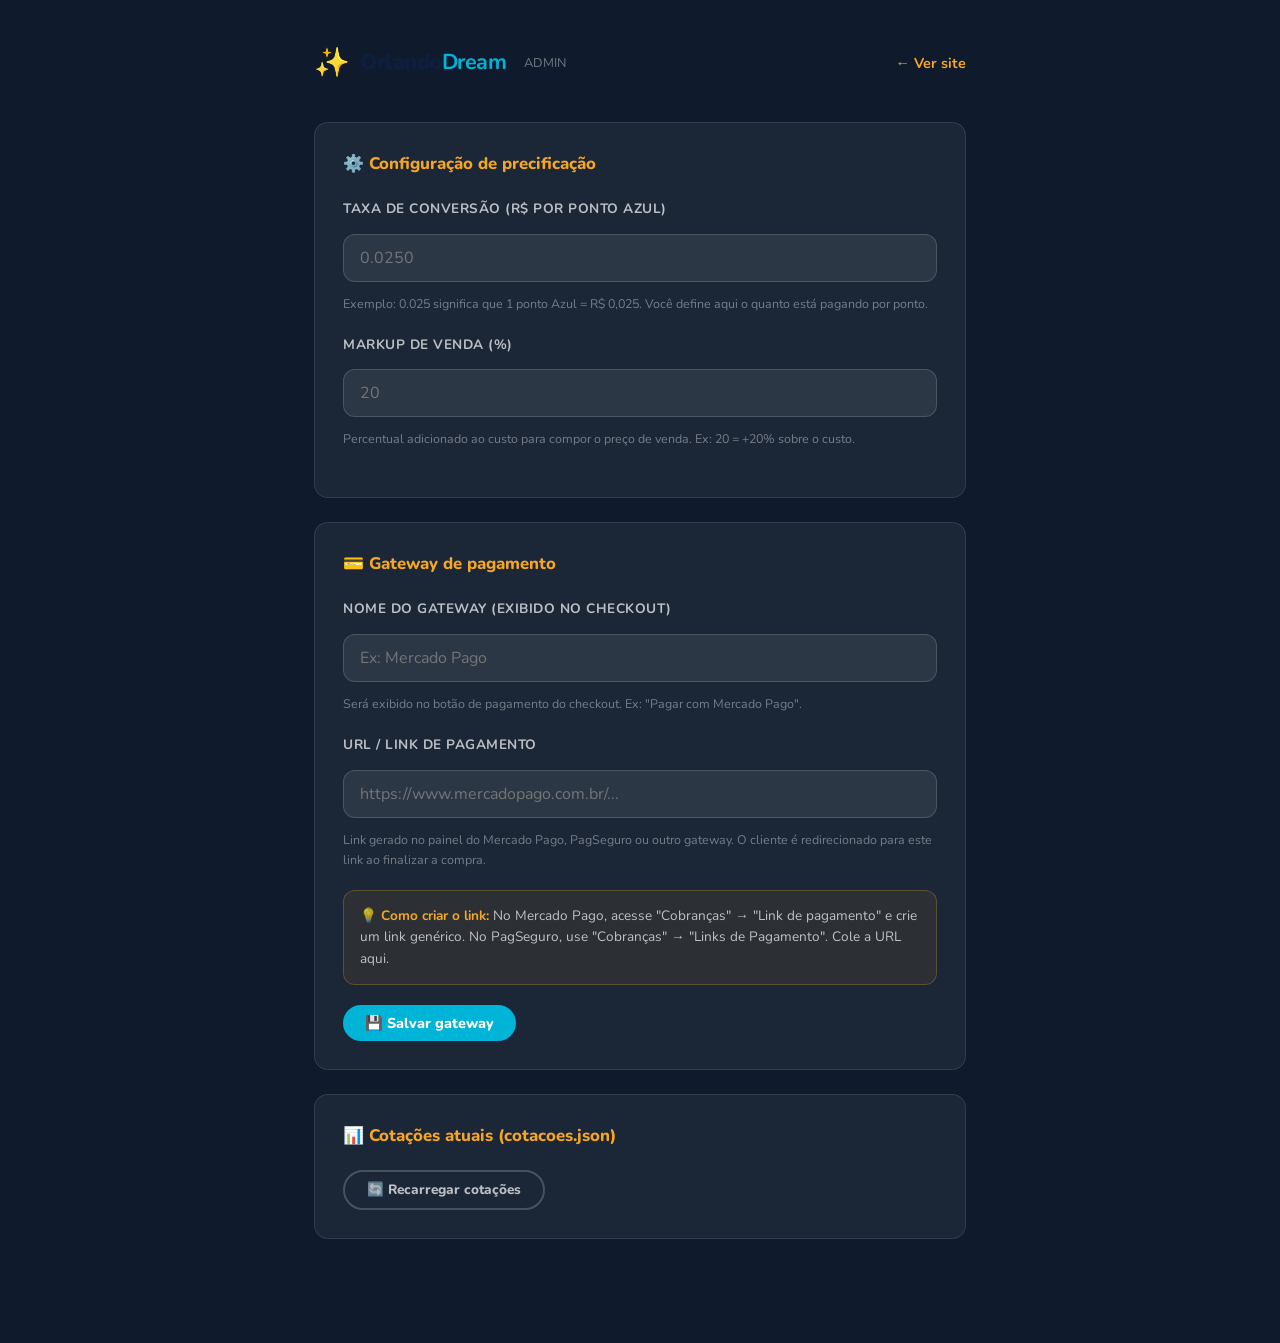
==== admin.html @ 918bdd47 "Publica site Orlando Dream Viagens" ====
<!DOCTYPE html>
<html lang="pt-BR">
<head>
  <meta charset="UTF-8" />
  <meta name="viewport" content="width=device-width, initial-scale=1.0" />
  <title>Admin — Orlando Dream</title>
  <link href="https://fonts.googleapis.com/css2?family=Nunito:wght@400;600;700;800;900&display=swap" rel="stylesheet" />
  <link rel="stylesheet" href="style.css" />
  <style>
    body { background: #0F1B2D; min-height: 100vh; }

    .admin-wrap {
      max-width: 700px;
      margin: 0 auto;
      padding: 40px 24px 80px;
    }
    .admin-header {
      display: flex;
      align-items: center;
      justify-content: space-between;
      margin-bottom: 36px;
    }
    .admin-header h1 { color: var(--white); font-size: 1.6rem; }
    .admin-header a  { color: var(--gold); font-size: .9rem; font-weight: 700; }

    .card-admin {
      background: rgba(255,255,255,.05);
      border: 1px solid rgba(255,255,255,.1);
      border-radius: var(--radius);
      padding: 28px;
      margin-bottom: 24px;
    }
    .card-admin h2 {
      color: var(--gold);
      font-size: 1.05rem;
      font-weight: 800;
      margin-bottom: 20px;
      display: flex;
      align-items: center;
      gap: 8px;
    }

    .form-group { margin-bottom: 20px; }
    .form-group label {
      display: block;
      color: rgba(255,255,255,.7);
      font-size: .85rem;
      font-weight: 700;
      margin-bottom: 8px;
      text-transform: uppercase;
      letter-spacing: .5px;
    }
    .form-group input[type="number"],
    .form-group input[type="text"] {
      width: 100%;
      padding: 12px 16px;
      background: rgba(255,255,255,.08);
      border: 1px solid rgba(255,255,255,.15);
      border-radius: 12px;
      color: var(--white);
      font-family: inherit;
      font-size: 1rem;
      outline: none;
      transition: border-color .2s;
    }
    .form-group input:focus { border-color: var(--gold); }
    .form-group .hint {
      color: rgba(255,255,255,.4);
      font-size: .78rem;
      margin-top: 6px;
    }

    .preview-box {
      background: rgba(245,166,35,.08);
      border: 1px solid rgba(245,166,35,.25);
      border-radius: 12px;
      padding: 16px 20px;
      margin: 20px 0;
      color: var(--gold-l);
      font-size: .95rem;
    }
    .preview-box strong { color: var(--gold); }

    .save-row {
      display: flex;
      align-items: center;
      gap: 16px;
    }
    .save-ok {
      color: #1DB954;
      font-weight: 700;
      font-size: .9rem;
      opacity: 0;
      transition: opacity .3s;
    }
    .save-ok.visible { opacity: 1; }

    /* Tabela de cotações */
    .cotacao-table {
      width: 100%;
      border-collapse: collapse;
      font-size: .9rem;
    }
    .cotacao-table th {
      color: rgba(255,255,255,.5);
      font-size: .75rem;
      text-transform: uppercase;
      letter-spacing: .5px;
      padding: 8px 12px;
      text-align: left;
      border-bottom: 1px solid rgba(255,255,255,.1);
    }
    .cotacao-table td {
      padding: 12px;
      color: var(--white);
      border-bottom: 1px solid rgba(255,255,255,.05);
    }
    .cotacao-table tr:last-child td { border-bottom: none; }
    .badge-disney    { background: rgba(30,58,95,.4); color: #7BB3F0; padding: 2px 10px; border-radius: 50px; font-size: .72rem; font-weight: 800; }
    .badge-universal { background: rgba(107,47,160,.4); color: #C59BE8; padding: 2px 10px; border-radius: 50px; font-size: .72rem; font-weight: 800; }
    .no-data { color: rgba(255,255,255,.3); font-style: italic; text-align: center; padding: 24px; }

    .last-update { color: rgba(255,255,255,.3); font-size: .8rem; margin-top: 12px; }
  </style>
</head>
<body>

  <div class="admin-wrap">
    <div class="admin-header">
      <div class="logo">
        <span class="logo-icon">✨</span>
        <span class="logo-text">Orlando<strong>Dream</strong></span>
        <span style="color:rgba(255,255,255,.4);font-size:.8rem;margin-left:8px;">ADMIN</span>
      </div>
      <a href="index.html">← Ver site</a>
    </div>

    <!-- ── Configuração de preços ── -->
    <div class="card-admin">
      <h2>⚙️ Configuração de precificação</h2>

      <div class="form-group">
        <label>Taxa de conversão (R$ por ponto Azul)</label>
        <input type="number" id="taxa" step="0.0001" min="0.001" placeholder="0.0250" />
        <p class="hint">Exemplo: 0.025 significa que 1 ponto Azul = R$ 0,025. Você define aqui o quanto está pagando por ponto.</p>
      </div>

      <div class="form-group">
        <label>Markup de venda (%)</label>
        <input type="number" id="markup" step="0.1" min="0" placeholder="20" />
        <p class="hint">Percentual adicionado ao custo para compor o preço de venda. Ex: 20 = +20% sobre o custo.</p>
      </div>
    </div>

    <!-- ── Gateway de pagamento ── -->
    <div class="card-admin">
      <h2>💳 Gateway de pagamento</h2>

      <div class="form-group">
        <label>Nome do gateway (exibido no checkout)</label>
        <input type="text" id="gateway_nome" placeholder="Ex: Mercado Pago" />
        <p class="hint">Será exibido no botão de pagamento do checkout. Ex: "Pagar com Mercado Pago".</p>
      </div>

      <div class="form-group">
        <label>URL / Link de pagamento</label>
        <input type="text" id="gateway_url" placeholder="https://www.mercadopago.com.br/..." />
        <p class="hint">Link gerado no painel do Mercado Pago, PagSeguro ou outro gateway. O cliente é redirecionado para este link ao finalizar a compra.</p>
      </div>

      <div style="background:rgba(245,166,35,.08);border:1px solid rgba(245,166,35,.25);border-radius:12px;padding:14px 16px;margin-bottom:20px;color:rgba(255,255,255,.7);font-size:.85rem;">
        💡 <strong style="color:var(--gold)">Como criar o link:</strong> No Mercado Pago, acesse "Cobranças" → "Link de pagamento" e crie um link genérico. No PagSeguro, use "Cobranças" → "Links de Pagamento". Cole a URL aqui.
      </div>

      <div class="save-row">
        <button class="btn btn-primary" onclick="salvarGateway()">💾 Salvar gateway</button>
        <span class="save-ok" id="save-ok-gw">✅ Salvo!</span>
      </div>
    </div>

    <!-- ── dummy div to close config ── -->
    <div class="card-admin" style="display:none">

      <div class="preview-box" id="preview-box">
        Preencha os campos acima para ver a prévia de preço.
      </div>

      <div class="save-row">
        <button class="btn btn-primary" onclick="salvarConfig()">💾 Salvar configuração</button>
        <span class="save-ok" id="save-ok">✅ Salvo com sucesso!</span>
      </div>
    </div>

    <!-- ── Cotações atuais ── -->
    <div class="card-admin">
      <h2>📊 Cotações atuais (cotacoes.json)</h2>
      <div id="tabela-cotacoes"></div>
      <p class="last-update" id="last-update"></p>
      <p style="margin-top:16px;">
        <button class="btn btn-ghost" style="border-color:rgba(255,255,255,.2);color:rgba(255,255,255,.7);font-size:.85rem;" onclick="carregarCotacoes()">🔄 Recarregar cotações</button>
      </p>
    </div>

  </div><!-- /admin-wrap -->

  <script src="precos.js"></script>
  <script>
    const CONFIG_KEY = 'od_config';

    const NOMES = {
      mk:           { nome: 'Magic Kingdom',                   parque: 'Disney' },
      hs:           { nome: 'Hollywood Studios',               parque: 'Disney' },
      epcot:        { nome: 'EPCOT',                           parque: 'Disney' },
      ak:           { nome: 'Animal Kingdom',                  parque: 'Disney' },
      disney_all:   { nome: 'Disney Park Hopper — 4 Parques', parque: 'Disney' },
      eu:           { nome: 'Epic Universe',                   parque: 'Universal' },
      ioa:          { nome: 'Islands of Adventure',            parque: 'Universal' },
      usf:          { nome: 'Studios Florida',                 parque: 'Universal' },
      universal_all:{ nome: 'Universal 3-Park',               parque: 'Universal' },
    };

    // ── Carrega config salva ──────────────────────────────────────────────────
    function carregarConfig() {
      const c = getConfig();
      document.getElementById('taxa').value   = c.taxa_reais_por_ponto;
      document.getElementById('markup').value = c.markup_percentual;
      document.getElementById('gateway_nome').value = c.gateway_nome || '';
      document.getElementById('gateway_url').value  = c.gateway_url  || '';
      atualizarPreview();
    }

    // ── Atualiza preview ──────────────────────────────────────────────────────
    function atualizarPreview() {
      const taxa   = parseFloat(document.getElementById('taxa').value)   || 0;
      const markup = parseFloat(document.getElementById('markup').value) || 0;
      const box = document.getElementById('preview-box');

      if (!taxa) { box.innerHTML = 'Preencha os campos acima para ver a prévia de preço.'; return; }

      const exemploPontos = 24500;
      const custo  = exemploPontos * taxa;
      const venda  = custo * (1 + markup / 100);
      box.innerHTML =
        `Exemplo: ingresso com <strong>${exemploPontos.toLocaleString('pt-BR')} pts</strong> ` +
        `→ custo R$ ${custo.toLocaleString('pt-BR', {minimumFractionDigits:2})} ` +
        `→ <strong>preço de venda: R$ ${venda.toLocaleString('pt-BR', {minimumFractionDigits:2})}</strong> (markup ${markup}%)`;
    }

    // ── Salva config de preços ────────────────────────────────────────────────
    function salvarConfig() {
      const taxa   = parseFloat(document.getElementById('taxa').value);
      const markup = parseFloat(document.getElementById('markup').value);
      if (isNaN(taxa) || taxa <= 0) { alert('Informe uma taxa de conversão válida.'); return; }
      const current = getConfig();
      localStorage.setItem(CONFIG_KEY, JSON.stringify({
        ...current,
        taxa_reais_por_ponto: taxa,
        markup_percentual: markup || 0,
      }));
      const ok = document.getElementById('save-ok');
      ok.classList.add('visible');
      setTimeout(() => ok.classList.remove('visible'), 3000);
    }

    // ── Salva gateway ─────────────────────────────────────────────────────────
    function salvarGateway() {
      const nome = document.getElementById('gateway_nome').value.trim();
      const url  = document.getElementById('gateway_url').value.trim();
      const current = getConfig();
      localStorage.setItem(CONFIG_KEY, JSON.stringify({
        ...current,
        gateway_nome: nome || 'Mercado Pago',
        gateway_url:  url,
      }));
      const ok = document.getElementById('save-ok-gw');
      ok.classList.add('visible');
      setTimeout(() => ok.classList.remove('visible'), 3000);
    }

    // ── Carrega tabela de cotações ────────────────────────────────────────────
    async function carregarCotacoes() {
      const el = document.getElementById('tabela-cotacoes');
      const upd = document.getElementById('last-update');
      try {
        const resp = await fetch('https://raw.githubusercontent.com/btoigo-sketch/orlando-dream-cotacoes/main/cotacoes.json?t=' + Date.now());
        if (!resp.ok) throw new Error('não encontrado');
        const data = await resp.json();

        const config = getConfig();
        let html = '<table class="cotacao-table"><thead><tr><th>Parque</th><th>Ingresso</th><th>Pontos Azul</th><th>Preço de venda</th></tr></thead><tbody>';
        for (const [chave, info] of Object.entries(data)) {
          const meta = NOMES[chave] || { nome: chave, parque: '—' };
          const badge = meta.parque === 'Disney'
            ? `<span class="badge-disney">Disney</span>`
            : `<span class="badge-universal">Universal</span>`;
          const pts   = parseInt(info.pontos, 10) || 0;
          const preco = pts ? calcularPreco(pts, config).toLocaleString('pt-BR', {style:'currency',currency:'BRL'}) : '—';
          const ptsStr = pts ? pts.toLocaleString('pt-BR') : '—';
          html += `<tr><td>${badge}</td><td>${meta.nome}</td><td>${ptsStr}</td><td><strong>${preco}</strong></td></tr>`;
        }
        html += '</tbody></table>';
        el.innerHTML = html;
        upd.textContent = data._atualizado ? 'Última atualização: ' + data._atualizado : '';
      } catch {
        el.innerHTML = '<p class="no-data">Nenhuma cotação encontrada. Execute o agente de busca para gerar cotacoes.json.</p>';
        upd.textContent = '';
      }
    }

    // ── Eventos ───────────────────────────────────────────────────────────────
    document.getElementById('taxa').addEventListener('input', atualizarPreview);
    document.getElementById('markup').addEventListener('input', atualizarPreview);

    carregarConfig();
    carregarCotacoes();
  </script>
</body>
</html>
---- style.css ----
/* ============================================
   Orlando Dream — Stylesheet v2
   Inspirado em VPD Travel + Tio Orlando
   ============================================ */

*, *::before, *::after { box-sizing: border-box; margin: 0; padding: 0; }

:root {
  --navy:     #0D1F3C;
  --navy-l:   #1A3A6B;
  --cyan:     #00B4D8;
  --cyan-l:   #48CAE4;
  --cyan-d:   #0096B7;
  --gold:     #F5A623;
  --gold-l:   #FFD166;
  --green:    #06D6A0;
  --green-d:  #05A87E;
  --purple:   #7B2FBE;
  --purple-l: #9D4EDD;
  --red:      #EF233C;
  --white:    #FFFFFF;
  --bg:       #F4F7FB;
  --text:     #0D1F3C;
  --muted:    #6B7280;
  --border:   #E5E7EB;
  --radius:   14px;
  --radius-sm:8px;
  --shadow:   0 2px 16px rgba(13,31,60,.08);
  --shadow-lg:0 8px 40px rgba(13,31,60,.16);
}

body { font-family: 'Nunito', sans-serif; background: var(--bg); color: var(--text); line-height: 1.6; }
a { text-decoration: none; color: inherit; }
img { display: block; }

.container { max-width: 1200px; margin: 0 auto; padding: 0 20px; }

/* ===== UTILITY BAR ===== */
.util-bar {
  background: var(--navy);
  padding: 8px 0;
  font-size: .8rem;
}
.util-bar-inner {
  display: flex; align-items: center; justify-content: space-between; gap: 16px;
}
.util-bar a, .util-bar span { color: rgba(255,255,255,.7); font-weight: 600; }
.util-bar a:hover { color: var(--cyan); }
.util-left, .util-right { display: flex; align-items: center; gap: 20px; }
.util-whatsapp { color: var(--green) !important; display: flex; align-items: center; gap: 5px; }

/* ===== HEADER ===== */
.header {
  background: var(--white);
  border-bottom: 3px solid var(--cyan);
  position: sticky; top: 0; z-index: 100;
  box-shadow: 0 2px 12px rgba(0,0,0,.08);
}
.header-inner {
  display: flex; align-items: center; gap: 24px;
  padding: 14px 0;
}
.logo { display: flex; align-items: center; gap: 10px; flex-shrink: 0; }
.logo-icon { font-size: 1.8rem; }
.logo-text { font-size: 1.35rem; font-weight: 900; color: var(--navy); letter-spacing: -.5px; line-height: 1; }
.logo-text strong { color: var(--cyan); }
.logo-sub { font-size: .65rem; color: var(--muted); font-weight: 700; text-transform: uppercase; letter-spacing: .5px; }

.header-right { display: flex; align-items: center; gap: 12px; margin-left: auto; }

/* (cart-btn e cart-badge removidos — fluxo é agora por cotação) */

/* ===== CAL OVERLAY (reutilizado pelo modal de calendário) ===== */
/* (cart-overlay removido — agora só existe cal-overlay) */

/* ===== BUTTONS ===== */
.btn {
  display: inline-flex; align-items: center; justify-content: center; gap: 8px;
  padding: 11px 22px; border-radius: 50px;
  font-family: inherit; font-weight: 800; font-size: .9rem;
  cursor: pointer; border: none; transition: all .2s; line-height: 1;
}
.btn-primary   { background: var(--cyan); color: var(--white); }
.btn-primary:hover { background: var(--cyan-d); transform: translateY(-2px); box-shadow: 0 6px 20px rgba(0,180,216,.35); }
.btn-gold      { background: var(--gold); color: var(--navy); }
.btn-gold:hover { background: var(--gold-l); transform: translateY(-2px); box-shadow: 0 6px 20px rgba(245,166,35,.4); }
.btn-disney    { background: var(--navy); color: var(--white); }
.btn-disney:hover { background: var(--navy-l); transform: translateY(-2px); }
.btn-universal { background: var(--purple); color: var(--white); }
.btn-universal:hover { background: var(--purple-l); transform: translateY(-2px); }
.btn-ghost     { background: transparent; color: var(--white); border: 2px solid rgba(255,255,255,.5); }
.btn-ghost:hover { background: rgba(255,255,255,.12); }
.btn-ghost-dark { background: transparent; color: var(--muted); border: 1.5px solid var(--border); }
.btn-ghost-dark:hover { border-color: var(--cyan); color: var(--cyan); }
.btn-green     { background: var(--green); color: var(--white); }
.btn-green:hover { background: var(--green-d); transform: translateY(-2px); box-shadow: 0 6px 20px rgba(6,214,160,.4); }
.btn-lg   { padding: 14px 32px; font-size: 1rem; }
.btn-sm   { padding: 8px 16px; font-size: .82rem; }
.btn-block { width: 100%; }

/* ===== HERO ===== */
.hero {
  position: relative; min-height: 580px;
  display: flex; align-items: center;
  overflow: hidden;
  background: linear-gradient(135deg, #050E1C 0%, #0D1F3C 35%, #1A3A6B 65%, #2C1654 100%);
}
/* Padrão de pontos no hero */
.hero::before {
  content: ''; position: absolute; inset: 0;
  background-image: radial-gradient(circle, rgba(255,255,255,.04) 1px, transparent 1px);
  background-size: 32px 32px;
  pointer-events: none;
}
/* Brilhos decorativos */
.hero::after {
  content: ''; position: absolute; inset: 0;
  background:
    radial-gradient(ellipse 60% 50% at 85% 40%, rgba(0,180,216,.18) 0%, transparent 60%),
    radial-gradient(ellipse 40% 60% at 15% 70%, rgba(107,47,160,.2) 0%, transparent 55%),
    radial-gradient(ellipse 30% 40% at 60% 90%, rgba(245,166,35,.1) 0%, transparent 50%);
  pointer-events: none;
}
.hero-img-wrap { display: none; }  /* oculta img quando não disponível */
.hero-img { display: none; }
.hero-img-overlay { display: none; }
.hero-content {
  position: relative; z-index: 1;
  padding: 80px 0; max-width: 620px;
}
.hero-tag {
  display: inline-flex; align-items: center; gap: 6px;
  background: var(--cyan); color: var(--white);
  border-radius: 50px; padding: 6px 16px;
  font-size: .78rem; font-weight: 900; text-transform: uppercase; letter-spacing: 1px;
  margin-bottom: 20px;
}
.hero h1 {
  font-size: clamp(2rem, 4.5vw, 3rem); font-weight: 900;
  color: var(--white); line-height: 1.12; margin-bottom: 16px;
}
.hero h1 span { color: var(--gold); }
.hero p { color: rgba(255,255,255,.82); font-size: 1.05rem; margin-bottom: 28px; max-width: 480px; }
.hero-actions { display: flex; gap: 12px; flex-wrap: wrap; margin-bottom: 36px; }
.hero-stats { display: flex; align-items: center; gap: 24px; }
.stat { display: flex; flex-direction: column; }
.stat-num { font-size: 1.5rem; font-weight: 900; color: var(--gold); line-height: 1; }
.stat-label { font-size: .72rem; color: rgba(255,255,255,.6); text-transform: uppercase; letter-spacing: .6px; }
.stat-divider { width: 1px; height: 32px; background: rgba(255,255,255,.2); }

/* ===== TRUST BAR ===== */
.trust-bar {
  background: var(--white);
  border-bottom: 1px solid var(--border);
  padding: 20px 0;
  box-shadow: 0 4px 12px rgba(0,0,0,.06);
}
.trust-items {
  display: flex; align-items: center; justify-content: center;
  gap: 40px; flex-wrap: wrap;
}
.trust-item {
  display: flex; align-items: center; gap: 10px;
  font-size: .88rem; font-weight: 700; color: var(--navy);
}
.trust-icon {
  width: 42px; height: 42px; border-radius: 50%;
  background: rgba(0,180,216,.1);
  display: flex; align-items: center; justify-content: center;
  font-size: 1.2rem; flex-shrink: 0;
}

/* ===== SECTION ===== */
.section { padding: 64px 0; }
.section-white  { background: var(--white); }
.section-light  { background: var(--bg); }
.section-navy   { background: var(--navy); }
.section-teal   { background: linear-gradient(135deg, #0D3B55, #005F73); }

.section-header { margin-bottom: 36px; }
.section-header.center { text-align: center; }
.section-tag {
  display: inline-block;
  font-size: .72rem; font-weight: 900; text-transform: uppercase; letter-spacing: 1px;
  padding: 4px 14px; border-radius: 50px; margin-bottom: 10px;
}
.section-tag-cyan   { background: rgba(0,180,216,.12); color: var(--cyan-d); }
.section-tag-gold   { background: rgba(245,166,35,.15); color: #B87A0A; }
.section-tag-white  { background: rgba(255,255,255,.15); color: rgba(255,255,255,.9); }
.section-tag-purple { background: rgba(157,78,221,.25); color: #ce93d8; }
.section-header h2 {
  font-size: clamp(1.6rem, 3vw, 2.2rem); font-weight: 900; line-height: 1.15;
  margin-bottom: 8px;
}
.section-header.light h2,
.section-header.light p { color: var(--white); }
.section-header p { color: var(--muted); font-size: .98rem; }
.section-header .see-all { font-size: .85rem; font-weight: 700; color: var(--cyan-d); margin-left: 12px; }

/* ===== DESTAQUE STRIP ===== */
.destaque-strip {
  display: grid;
  grid-template-columns: 2fr 1fr 1fr;
  grid-template-rows: 280px;
  gap: 12px;
}
.dest-card {
  position: relative; overflow: hidden; border-radius: var(--radius);
  cursor: pointer; display: flex; align-items: center; justify-content: center;
}
/* Fotos panorâmicas nos cards de destaque */
.dest-card-disney-hopper {
  background:
    linear-gradient(135deg, rgba(13,31,60,.55) 0%, rgba(74,27,138,.50) 100%),
    url('img/magic_kingdom.png') center/cover no-repeat;
}
.dest-card-universal-all {
  background:
    linear-gradient(135deg, rgba(26,0,48,.45) 0%, rgba(74,0,144,.45) 100%),
    url('img/epic_universe.png') center/cover no-repeat;
}
.dest-card-eu {
  background:
    linear-gradient(135deg, rgba(5,0,30,.45) 0%, rgba(45,0,128,.45) 100%),
    url('img/island_of_adventure.png') center/cover no-repeat;
}
/* Ícone dos destaques — oculto quando há foto de fundo */
.dest-icon { display: none; }
/* Overlay sutil para garantir leitura do texto sobre a foto */
.dest-card::before {
  content: ''; position: absolute; inset: 0;
  background: rgba(0,0,0,.08);
  z-index: 0;
}
.dest-card::after { content: none; }
.dest-card img { display: none; } /* imagens externas desabilitadas */
.dest-overlay {
  position: absolute; inset: 0;
  background: linear-gradient(to top, rgba(0,0,0,.75) 0%, transparent 60%);
}
.dest-info {
  position: absolute; bottom: 0; left: 0; right: 0;
  padding: 20px;
}
.dest-badge {
  display: inline-block; font-size: .7rem; font-weight: 900; text-transform: uppercase;
  letter-spacing: .8px; padding: 3px 10px; border-radius: 50px; margin-bottom: 8px;
}
.badge-disney    { background: var(--cyan); color: var(--white); }
.badge-universal { background: var(--purple); color: var(--white); }
.badge-combo     { background: var(--gold); color: var(--navy); }
.dest-info h3 { color: var(--white); font-weight: 900; font-size: 1rem; line-height: 1.3; margin-bottom: 4px; }
.dest-info .dest-price { color: var(--gold); font-weight: 900; font-size: 1.1rem; }
.dest-info .dest-from  { color: rgba(255,255,255,.7); font-size: .72rem; text-transform: uppercase; letter-spacing: .5px; }

/* ===== TABS ===== */
.tabs-row { display: flex; gap: 8px; margin-bottom: 28px; flex-wrap: wrap; }
.tab-btn {
  display: flex; align-items: center; gap: 6px;
  padding: 9px 20px; border-radius: 50px;
  border: 2px solid var(--border);
  background: var(--white); color: var(--muted);
  font-family: inherit; font-weight: 800; font-size: .88rem;
  cursor: pointer; transition: all .2s;
}
.tab-btn:hover   { border-color: var(--cyan); color: var(--cyan); }
.tab-btn.active  { background: var(--navy); color: var(--white); border-color: var(--navy); }

/* ===== PRODUCT CARDS ===== */
.cards-grid {
  display: grid;
  grid-template-columns: repeat(auto-fill, minmax(280px, 1fr));
  gap: 20px;
}

.product-card {
  background: var(--white); border-radius: var(--radius);
  overflow: hidden; box-shadow: var(--shadow);
  display: flex; flex-direction: column;
  transition: transform .25s, box-shadow .25s;
  position: relative;
}
.product-card:hover { transform: translateY(-6px); box-shadow: var(--shadow-lg); }

/* ── Área de foto (gradiente CSS temático) ── */
.card-photo-wrap {
  position: relative; overflow: hidden;
  height: 190px; flex-shrink: 0;
  display: flex; align-items: center; justify-content: center;
}
/* Fotos reais + gradiente overlay por parque */
.card-bg-mk {
  background: linear-gradient(to bottom, rgba(10,20,50,.25) 0%, rgba(10,20,50,.65) 100%);
}
.card-bg-hs {
  background:
    linear-gradient(to bottom, rgba(80,10,10,.35) 0%, rgba(80,10,10,.78) 100%),
    url('https://images.unsplash.com/photo-1518998053901-5348d3961a04?w=600&q=80&auto=format&fit=crop') center/cover no-repeat;
}
.card-bg-epcot {
  background:
    linear-gradient(to bottom, rgba(0,30,80,.30) 0%, rgba(0,30,80,.75) 100%),
    url('https://images.unsplash.com/photo-1534430480872-3498386e7856?w=600&q=80&auto=format&fit=crop') center/cover no-repeat;
}
.card-bg-ak {
  background: linear-gradient(to bottom, rgba(10,40,10,.20) 0%, rgba(10,40,10,.68) 100%);
}
.card-bg-disney-all {
  background: linear-gradient(to bottom, rgba(8,15,50,.20) 0%, rgba(60,15,100,.72) 100%);
}
.card-bg-eu {
  background:
    linear-gradient(to bottom, rgba(5,0,30,.35) 0%, rgba(30,0,90,.82) 100%),
    url('https://images.unsplash.com/photo-1594751684241-bcef815d4232?w=600&q=80&auto=format&fit=crop') center/cover no-repeat;
}
.card-bg-ioa {
  background:
    linear-gradient(to bottom, rgba(10,0,40,.30) 0%, rgba(40,0,90,.80) 100%),
    url('https://images.unsplash.com/photo-1489599849927-2ee91cede3ba?w=600&q=80&auto=format&fit=crop') center/cover no-repeat;
}
.card-bg-usf {
  background:
    linear-gradient(to bottom, rgba(60,0,0,.35) 0%, rgba(80,20,0,.80) 100%),
    url('https://images.unsplash.com/photo-1617719648901-90e8ab8dc3db?w=600&q=80&auto=format&fit=crop') center/cover no-repeat;
}
.card-bg-universal-2park {
  background:
    linear-gradient(to bottom, rgba(30,10,0,.35) 0%, rgba(80,25,0,.82) 100%),
    url('https://images.unsplash.com/photo-1474487548417-781cb6d646b3?w=600&q=80&auto=format&fit=crop') center/cover no-repeat;
}
.card-bg-universal-all {
  background: linear-gradient(to bottom, rgba(20,0,60,.20) 0%, rgba(60,0,140,.75) 100%);
}

/* Foto real dentro do card (img tag absoluta) */
.card-photo-img {
  position: absolute; inset: 0;
  width: 100%; height: 100%; object-fit: cover;
  z-index: 0;
  opacity: 0;
  transition: transform .4s, opacity .5s;
}
.card-photo-img.loaded { opacity: 1; }
.product-card:hover .card-photo-img { transform: scale(1.06); }

/* Overlay leve de escurecimento para garantir contraste do badge/ícone */
.card-photo-wrap::before {
  content: ''; position: absolute; inset: 0;
  background: linear-gradient(to bottom, rgba(0,0,0,.08) 0%, rgba(0,0,0,.02) 50%, transparent 100%);
  z-index: 1;
}
/* Ícone no canto inferior-direito (não tampa a foto) */
.card-photo-icon {
  position: absolute; z-index: 2;
  bottom: 12px; right: 14px;
  font-size: 2.2rem; line-height: 1;
  filter: drop-shadow(0 2px 8px rgba(0,0,0,.6));
  transition: transform .3s;
  opacity: .9;
}
.product-card:hover .card-photo-icon { transform: scale(1.18) translateY(-3px); opacity: 1; }
/* Gradiente suave na base da foto para legibilidade do badge */
.card-photo-wrap::after {
  content: ''; position: absolute; bottom: 0; left: 0; right: 0; height: 60px;
  background: linear-gradient(transparent, rgba(0,0,0,.38));
  z-index: 1;
}
.card-park-badge {
  position: absolute; top: 12px; left: 12px;
  font-size: .68rem; font-weight: 900; text-transform: uppercase;
  letter-spacing: .8px; padding: 4px 12px; border-radius: 50px; z-index: 3;
  backdrop-filter: blur(4px);
}
.combo-flag {
  position: absolute; top: 12px; right: 12px;
  background: var(--gold); color: var(--navy);
  font-size: .68rem; font-weight: 900; text-transform: uppercase;
  letter-spacing: .8px; padding: 4px 12px; border-radius: 50px; z-index: 3;
  backdrop-filter: blur(4px);
}

.card-body {
  padding: 18px 18px 20px;
  display: flex; flex-direction: column; gap: 8px; flex: 1;
}
.card-body h3 { font-size: 1rem; font-weight: 900; line-height: 1.3; color: var(--navy); }
.card-desc { color: var(--muted); font-size: .84rem; line-height: 1.5; flex: 1; }

.card-price-row {
  display: flex; align-items: flex-end; justify-content: space-between;
  margin-top: 4px;
}
.price-block {}
.price-from { font-size: .68rem; text-transform: uppercase; letter-spacing: .6px; color: var(--muted); font-weight: 700; }
.price-val  { font-size: 1.55rem; font-weight: 900; line-height: 1; color: var(--cyan-d); }
.price-val-disney   { color: var(--navy); }
.price-val-universal { color: var(--purple); }
.price-val-mk      { color: #c2185b; }
.price-val-epcot   { color: #0077aa; }
.price-val-hs      { color: #bf360c; }
.price-val-ak      { color: #2e7d32; }
.price-pts  { font-size: .72rem; color: var(--muted); margin-top: 2px; }

.card-add-btn {
  width: 100%; margin-top: 12px; padding: 11px; border-radius: 10px;
  font-size: .88rem;
}

.price-note {
  text-align: center; color: var(--muted); font-size: .78rem; margin-top: 20px;
}

/* ===== COMO FUNCIONA ===== */
.steps {
  display: flex; align-items: flex-start;
  justify-content: center; gap: 12px; flex-wrap: wrap;
}
.step {
  flex: 1; min-width: 180px; max-width: 220px;
  text-align: center; padding: 28px 20px;
  background: rgba(255,255,255,.07);
  border: 1px solid rgba(255,255,255,.1);
  border-radius: var(--radius);
  color: var(--white);
}
.step-num {
  width: 44px; height: 44px; border-radius: 50%;
  background: var(--cyan); color: var(--white);
  font-size: 1.1rem; font-weight: 900;
  display: flex; align-items: center; justify-content: center;
  margin: 0 auto 14px;
}
.step h4 { font-size: .95rem; font-weight: 900; margin-bottom: 8px; }
.step p  { font-size: .85rem; color: rgba(255,255,255,.7); }
.step-arrow { font-size: 1.4rem; color: var(--gold); padding-top: 44px; }

/* ===== TESTIMONIALS ===== */
.testimonials-grid {
  display: grid;
  grid-template-columns: repeat(auto-fill, minmax(300px, 1fr));
  gap: 20px;
}
.testimonial-card {
  background: rgba(255,255,255,.08);
  border: 1px solid rgba(255,255,255,.12);
  border-radius: var(--radius);
  padding: 24px;
}
.testi-stars { color: var(--gold); font-size: 1rem; margin-bottom: 12px; }
.testi-text  { color: rgba(255,255,255,.85); font-size: .92rem; line-height: 1.6; margin-bottom: 16px; font-style: italic; }
.testi-author { display: flex; align-items: center; gap: 10px; }
.testi-avatar {
  width: 40px; height: 40px; border-radius: 50%;
  background: var(--cyan); color: var(--white);
  display: flex; align-items: center; justify-content: center;
  font-weight: 900; font-size: .95rem; flex-shrink: 0;
}
.testi-name  { font-weight: 800; color: var(--white); font-size: .9rem; }
.testi-city  { font-size: .78rem; color: rgba(255,255,255,.5); }

/* ===== CONTACT ===== */
.contact-box { text-align: center; }
.contact-note { color: rgba(255,255,255,.55); margin-top: 14px; font-size: .9rem; }

/* ===== FOOTER ===== */
.footer { background: #080F1E; padding: 40px 0 24px; }
.footer-grid {
  display: grid; grid-template-columns: 2fr 1fr 1fr; gap: 40px;
  margin-bottom: 32px;
}
.footer-brand p { color: rgba(255,255,255,.5); font-size: .88rem; margin-top: 12px; line-height: 1.7; }
.footer-col h4 { color: var(--white); font-weight: 900; font-size: .88rem; text-transform: uppercase; letter-spacing: .8px; margin-bottom: 16px; }
.footer-col a  { display: block; color: rgba(255,255,255,.5); font-size: .88rem; margin-bottom: 8px; transition: color .2s; }
.footer-col a:hover { color: var(--cyan); }
.footer-bottom {
  border-top: 1px solid rgba(255,255,255,.07); padding-top: 20px;
  display: flex; align-items: center; justify-content: space-between; flex-wrap: wrap; gap: 12px;
}
.footer-copy { color: rgba(255,255,255,.3); font-size: .8rem; }
.footer-admin { color: rgba(255,255,255,.2); font-size: .78rem; transition: color .2s; }
.footer-admin:hover { color: var(--gold); }

/* ===== LINK DE DESTAQUE NA UTIL BAR ===== */
.util-cta-link {
  background: var(--gold) !important; color: var(--navy) !important;
  padding: 4px 12px; border-radius: 50px; font-weight: 900 !important;
  transition: background .2s;
}
.util-cta-link:hover { background: var(--gold-l) !important; }

/* ===== HINT NOS CARDS DE DESTAQUE ===== */
.dest-cta-hint {
  font-size: .72rem; color: rgba(255,255,255,.6);
  margin-top: 6px; font-weight: 700;
}

/* ===== SEÇÃO DE COTAÇÃO ===== */
.section-cotacao {
  background: linear-gradient(135deg, #050E1C 0%, #0D1F3C 40%, #1A1040 100%);
  padding: 80px 0;
  position: relative; overflow: hidden;
}
.section-cotacao::before {
  content: ''; position: absolute; inset: 0;
  background-image: radial-gradient(circle, rgba(255,255,255,.03) 1px, transparent 1px);
  background-size: 28px 28px; pointer-events: none;
}
.section-cotacao::after {
  content: ''; position: absolute; inset: 0;
  background:
    radial-gradient(ellipse 50% 60% at 10% 50%, rgba(0,180,216,.12) 0%, transparent 60%),
    radial-gradient(ellipse 40% 50% at 90% 30%, rgba(245,166,35,.08) 0%, transparent 55%);
  pointer-events: none;
}

.cotacao-grid {
  position: relative; z-index: 1;
  display: grid; grid-template-columns: 1fr 1fr; gap: 56px; align-items: start;
}
@media (max-width: 860px) {
  .cotacao-grid { grid-template-columns: 1fr; gap: 36px; }
}

.cotacao-info {}
.cotacao-vantagens {
  list-style: none; display: flex; flex-direction: column; gap: 10px;
}
.cotacao-vantagens li {
  color: rgba(255,255,255,.82); font-size: .95rem; font-weight: 700; line-height: 1.4;
}

/* ===== FORMULÁRIO DE COTAÇÃO ===== */
.cotacao-form-wrap {
  background: var(--white); border-radius: 20px;
  padding: 32px; box-shadow: 0 20px 60px rgba(0,0,0,.3);
}

.form-row {
  display: grid; grid-template-columns: 1fr 1fr; gap: 14px;
}
@media (max-width: 540px) { .form-row { grid-template-columns: 1fr; } }

.form-group {
  display: flex; flex-direction: column; gap: 6px; margin-bottom: 14px;
}
.form-group label {
  font-size: .82rem; font-weight: 800; color: var(--navy); text-transform: uppercase;
  letter-spacing: .4px;
}
.form-group input,
.form-group select,
.form-group textarea {
  font-family: inherit; font-size: .92rem; color: var(--text);
  border: 1.5px solid var(--border); border-radius: var(--radius-sm);
  padding: 10px 14px; outline: none; transition: border-color .2s;
  background: #FAFBFC; width: 100%;
}
.form-group input:focus,
.form-group select:focus,
.form-group textarea:focus {
  border-color: var(--cyan); background: var(--white);
}
.form-group textarea { resize: vertical; min-height: 80px; }

/* ══════════════════════════════════════════════════════════════
   CALENDÁRIO DE PREÇOS
   ══════════════════════════════════════════════════════════════ */
.cal-overlay {
  position: fixed; inset: 0;
  background: rgba(0,0,0,.7); backdrop-filter: blur(4px);
  z-index: 500; opacity: 0; pointer-events: none;
  transition: opacity .25s;
}
.cal-overlay.open { opacity: 1; pointer-events: all; }

.cal-modal {
  position: fixed; top: 50%; left: 50%;
  transform: translate(-50%, -52%);
  width: min(580px, 96vw);
  max-height: 92vh; overflow-y: auto;
  background: #0B1A30;
  border: 1px solid rgba(255,255,255,.13);
  border-radius: 20px; z-index: 501;
  padding: 24px;
  opacity: 0; pointer-events: none;
  transition: opacity .25s, transform .25s;
  box-shadow: 0 28px 80px rgba(0,0,0,.55);
  scrollbar-width: thin;
}
.cal-modal.open {
  opacity: 1; pointer-events: all;
  transform: translate(-50%, -50%);
}

/* Tema por parque */
.cal-tema-disney    { border-top: 3px solid var(--cyan); }
.cal-tema-universal { border-top: 3px solid var(--purple-l); }

/* Cabeçalho */
.cal-header {
  display: flex; align-items: flex-start; justify-content: space-between;
  gap: 12px; margin-bottom: 18px;
}
.cal-prod-info { display: flex; align-items: center; gap: 12px; }
.cal-emoji-lg  { font-size: 2.4rem; line-height: 1; flex-shrink: 0; }
.cal-nome      { color: #fff; font-weight: 900; font-size: 1.05rem; line-height: 1.3; }
.cal-instrucao { color: rgba(255,255,255,.48); font-size: .82rem; margin-top: 3px; }
.cal-close-btn {
  background: rgba(255,255,255,.1); border: none; color: rgba(255,255,255,.65);
  width: 32px; height: 32px; border-radius: 50%; cursor: pointer; flex-shrink: 0;
  font-size: .88rem; display: flex; align-items: center; justify-content: center;
  transition: background .15s;
}
.cal-close-btn:hover { background: rgba(255,255,255,.22); color: #fff; }

/* Legenda */
.cal-legenda { display: flex; gap: 16px; margin-bottom: 18px; flex-wrap: wrap; }
.cal-leg { font-size: .76rem; font-weight: 700; }
.cal-leg-baixa { color: #06D6A0; }
.cal-leg-media  { color: #F5A623; }
.cal-leg-alta   { color: #FF4B6B; }

/* Navegação de mês */
.cal-nav-row {
  display: flex; align-items: center; justify-content: space-between;
  margin-bottom: 12px;
}
.cal-mes-label {
  color: #fff; font-weight: 900; font-size: 1.02rem; text-transform: capitalize;
}
.cal-nav-btn {
  width: 36px; height: 36px; border-radius: 50%;
  background: rgba(255,255,255,.1); border: none; color: rgba(255,255,255,.75);
  font-size: 1.4rem; line-height: 1; cursor: pointer;
  display: flex; align-items: center; justify-content: center;
  transition: background .15s;
}
.cal-nav-btn:hover:not(:disabled) { background: rgba(255,255,255,.2); color: #fff; }
.cal-nav-btn:disabled { opacity: .25; cursor: default; }

/* Cabeçalho dias da semana */
.cal-weekdays {
  display: grid; grid-template-columns: repeat(7, 1fr);
  gap: 3px; margin-bottom: 6px;
}
.cal-weekdays span {
  text-align: center; font-size: .7rem; font-weight: 800; text-transform: uppercase;
  letter-spacing: .5px; color: rgba(255,255,255,.38); padding: 4px 0;
}

/* Grid de dias */
.cal-grid {
  display: grid; grid-template-columns: repeat(7, 1fr);
  gap: 3px; margin-bottom: 18px;
}
.cal-day {
  min-height: 56px;
  display: flex; flex-direction: column; align-items: center; justify-content: center;
  gap: 2px; border-radius: 8px; cursor: pointer; padding: 4px 2px;
  transition: transform .12s, filter .12s; user-select: none;
}
.cal-day.vazio   { pointer-events: none; }
.cal-day.passado { opacity: .18; pointer-events: none; cursor: default; }
.cal-day.baixa   { background: rgba(6,214,160,.13); }
.cal-day.media   { background: rgba(245,166,35,.15); }
.cal-day.alta    { background: rgba(255,75,107,.13); }
.cal-day:not(.vazio):not(.passado):hover { transform: scale(1.07); filter: brightness(1.2); }
.cal-day.selecionado { box-shadow: 0 0 0 2.5px #fff; transform: scale(1.09); }

.cal-day-num {
  font-size: .88rem; font-weight: 900; line-height: 1;
}
.cal-day.baixa .cal-day-num { color: #07E8AF; }
.cal-day.media .cal-day-num { color: #F5A623; }
.cal-day.alta  .cal-day-num { color: #FF4B6B; }

.cal-day-preco {
  font-size: .58rem; font-weight: 700; line-height: 1.2; text-align: center;
}
.cal-day.baixa .cal-day-preco { color: rgba(7,232,175,.8); }
.cal-day.media .cal-day-preco { color: rgba(245,166,35,.8); }
.cal-day.alta  .cal-day-preco { color: rgba(255,75,107,.8); }

/* Rodapé do modal */
.cal-footer-modal {
  display: flex; align-items: center; justify-content: space-between;
  gap: 16px; flex-wrap: wrap;
  padding-top: 16px; border-top: 1px solid rgba(255,255,255,.1);
}
.cal-footer-info { flex: 1; min-width: 0; }
.cal-sel-date-text  { color: rgba(255,255,255,.55); font-size: .9rem; font-weight: 700; }
.cal-sel-preco-text { color: var(--gold); font-size: 1.15rem; font-weight: 900; margin-top: 3px; }

/* ===== HERO VISUAL FLOATERS ===== */
.hero-visual {
  position: absolute; right: 0; top: 0; bottom: 0; width: 46%;
  pointer-events: none; overflow: hidden;
  display: flex; align-items: center; justify-content: center;
}
.hero-park-grid {
  display: grid; grid-template-columns: 1fr 1fr; gap: 10px;
  padding: 30px; transform: perspective(800px) rotateY(-8deg) rotateX(4deg);
  transform-origin: center center;
}
.hero-park-thumb {
  border-radius: 14px; overflow: hidden; position: relative;
  box-shadow: 0 8px 32px rgba(0,0,0,.55);
  transition: transform .3s;
}
.hero-park-thumb:nth-child(odd)  { margin-top: 18px; }
.hero-park-thumb { background: linear-gradient(135deg,#0d1a3a,#1a0d3e); }
.hero-park-grid > .hero-park-thumb:nth-child(3) {
  background:
    linear-gradient(135deg, rgba(10,0,40,.55), rgba(40,0,80,.75)),
    url('https://images.unsplash.com/photo-1489599849927-2ee91cede3ba?w=400&q=80&auto=format&fit=crop') center/cover no-repeat;
}
.hero-park-thumb img {
  display: block; width: 100%; height: 130px; object-fit: cover;
  filter: brightness(.88) saturate(1.1);
  opacity: 0; transition: opacity .5s;
}
.hero-park-thumb img.loaded { opacity: 1; }
.hero-park-thumb-label {
  position: absolute; bottom: 0; left: 0; right: 0;
  background: linear-gradient(transparent, rgba(0,0,0,.75));
  color: #fff; font-size: .68rem; font-weight: 800;
  padding: 14px 10px 7px; text-align: center; letter-spacing: .4px;
}
.hero-park-thumb-badge {
  position: absolute; top: 7px; left: 7px;
  font-size: .6rem; font-weight: 900; text-transform: uppercase;
  padding: 2px 8px; border-radius: 50px; letter-spacing: .5px;
}
.badge-d { background: rgba(0,180,216,.9); color: #fff; }
.badge-u { background: rgba(123,47,190,.9); color: #fff; }
@media (max-width: 900px) { .hero-visual { display: none; } }

/* ===== GRID 2 COLUNAS PARA COMBOS ===== */
.cards-grid-2 {
  grid-template-columns: repeat(2, 1fr);
  max-width: 900px; margin: 0 auto;
}
@media (max-width: 700px) { .cards-grid-2 { grid-template-columns: 1fr; } }

/* ===== GRID 3 COLUNAS PARA PARQUES INDIVIDUAIS UNIVERSAL ===== */
.cards-grid-3 {
  grid-template-columns: repeat(3, 1fr);
}
@media (max-width: 900px) { .cards-grid-3 { grid-template-columns: repeat(2, 1fr); } }
@media (max-width: 540px)  { .cards-grid-3 { grid-template-columns: 1fr; } }

/* ===== GRID 4 COLUNAS PARA PARQUES INDIVIDUAIS ===== */
.cards-grid-4 {
  grid-template-columns: repeat(4, 1fr);
}
@media (max-width: 1100px) { .cards-grid-4 { grid-template-columns: repeat(2, 1fr); } }
@media (max-width: 540px)  { .cards-grid-4 { grid-template-columns: 1fr; } }

.product-card-featured .card-photo-wrap { height: 240px; }

/* Chips dos parques incluídos no card */
.card-parques-incluidos {
  display: flex; flex-wrap: wrap; gap: 6px; margin: 8px 0 4px;
}
.parque-chip {
  display: flex; align-items: center; gap: 5px;
  background: rgba(0,180,216,.1); color: var(--navy-l);
  border: 1px solid rgba(0,180,216,.2);
  border-radius: 50px; padding: 3px 10px 3px 4px;
  font-size: .72rem; font-weight: 800;
}
.parque-chip img {
  width: 20px; height: 20px; border-radius: 50%; object-fit: cover; flex-shrink: 0;
}
.parque-chip-universal {
  background: rgba(123,47,190,.1); color: var(--purple);
  border-color: rgba(123,47,190,.2);
}

/* ===== BLOCOS DE PARQUES (Disney / Universal separados) ===== */
.parques-bloco { margin-bottom: 32px; }
.parques-bloco-header { margin-bottom: 12px; }
.parques-bloco-badge {
  display: inline-flex; align-items: center; gap: 6px;
  font-size: .8rem; font-weight: 900; text-transform: uppercase;
  letter-spacing: .6px; padding: 6px 16px; border-radius: 50px;
}
.parques-strip-4 { grid-template-columns: repeat(4, 1fr); }
.parques-strip-3 { grid-template-columns: repeat(3, 1fr); }
@media (max-width: 900px) {
  .parques-strip-4 { grid-template-columns: repeat(2, 1fr); }
  .parques-strip-3 { grid-template-columns: repeat(3, 1fr); }
}
@media (max-width: 540px) {
  .parques-strip-4, .parques-strip-3 { grid-template-columns: repeat(2, 1fr); }
  .park-photo-card { height: 150px; cursor: pointer; }
}

/* ===== PARQUES STRIP ===== */
.parques-strip {
  display: grid; grid-template-columns: repeat(4,1fr); gap: 14px;
  margin-bottom: 14px;
}
.parques-strip + .parques-strip { grid-template-columns: repeat(3,1fr); }
.park-photo-card {
  position: relative; border-radius: 14px; overflow: hidden;
  height: 200px; cursor: pointer;
  box-shadow: 0 4px 20px rgba(0,0,0,.22);
  transition: transform .28s, box-shadow .28s;
}
.park-photo-card:hover { transform: translateY(-5px) scale(1.015); box-shadow: 0 12px 36px rgba(0,0,0,.35); }
.park-photo-card img {
  width: 100%; height: 100%; object-fit: cover; display: block;
  transition: transform .4s;
}
.park-photo-card:hover img { transform: scale(1.06); }
.park-photo-overlay {
  position: absolute; inset: 0;
  background: linear-gradient(to top, rgba(0,0,0,.72) 0%, rgba(0,0,0,.12) 55%, transparent 100%);
}
.park-photo-info {
  position: absolute; bottom: 0; left: 0; right: 0; padding: 14px 14px 12px;
}
.park-photo-badge {
  font-size: .62rem; font-weight: 900; text-transform: uppercase;
  letter-spacing: .7px; padding: 2px 9px; border-radius: 50px; margin-bottom: 5px;
  display: inline-block;
}
.park-photo-name {
  color: #fff; font-weight: 900; font-size: .9rem; line-height: 1.25;
}
.park-photo-sub {
  color: rgba(255,255,255,.65); font-size: .72rem; margin-top: 2px; line-height: 1.3;
}
@media (max-width: 900px) {
  .parques-strip { grid-template-columns: repeat(2,1fr); }
  .parques-strip + .parques-strip { grid-template-columns: repeat(2,1fr); }
}
@media (max-width: 540px) {
  .parques-strip { grid-template-columns: 1fr 1fr; }
  .park-photo-card { height: 150px; }
}

/* ===== RESPONSIVE ===== */
@media (max-width: 900px) {
  .destaque-strip { grid-template-columns: 1fr 1fr; grid-template-rows: auto; }
  .destaque-strip .dest-card:first-child { grid-column: span 2; height: 220px; }
  .footer-grid { grid-template-columns: 1fr 1fr; }
}
@media (max-width: 640px) {
  .util-left, .util-right { gap: 12px; font-size: .75rem; }
  .hero { min-height: 480px; }
  .trust-items { gap: 20px; }
  .destaque-strip { grid-template-columns: 1fr; }
  .destaque-strip .dest-card:first-child { grid-column: span 1; height: 200px; }
  .steps { flex-direction: column; align-items: center; }
  .step-arrow { transform: rotate(90deg); padding-top: 0; }
  .footer-grid { grid-template-columns: 1fr; gap: 24px; }
  .header-nav { display: none; }
}
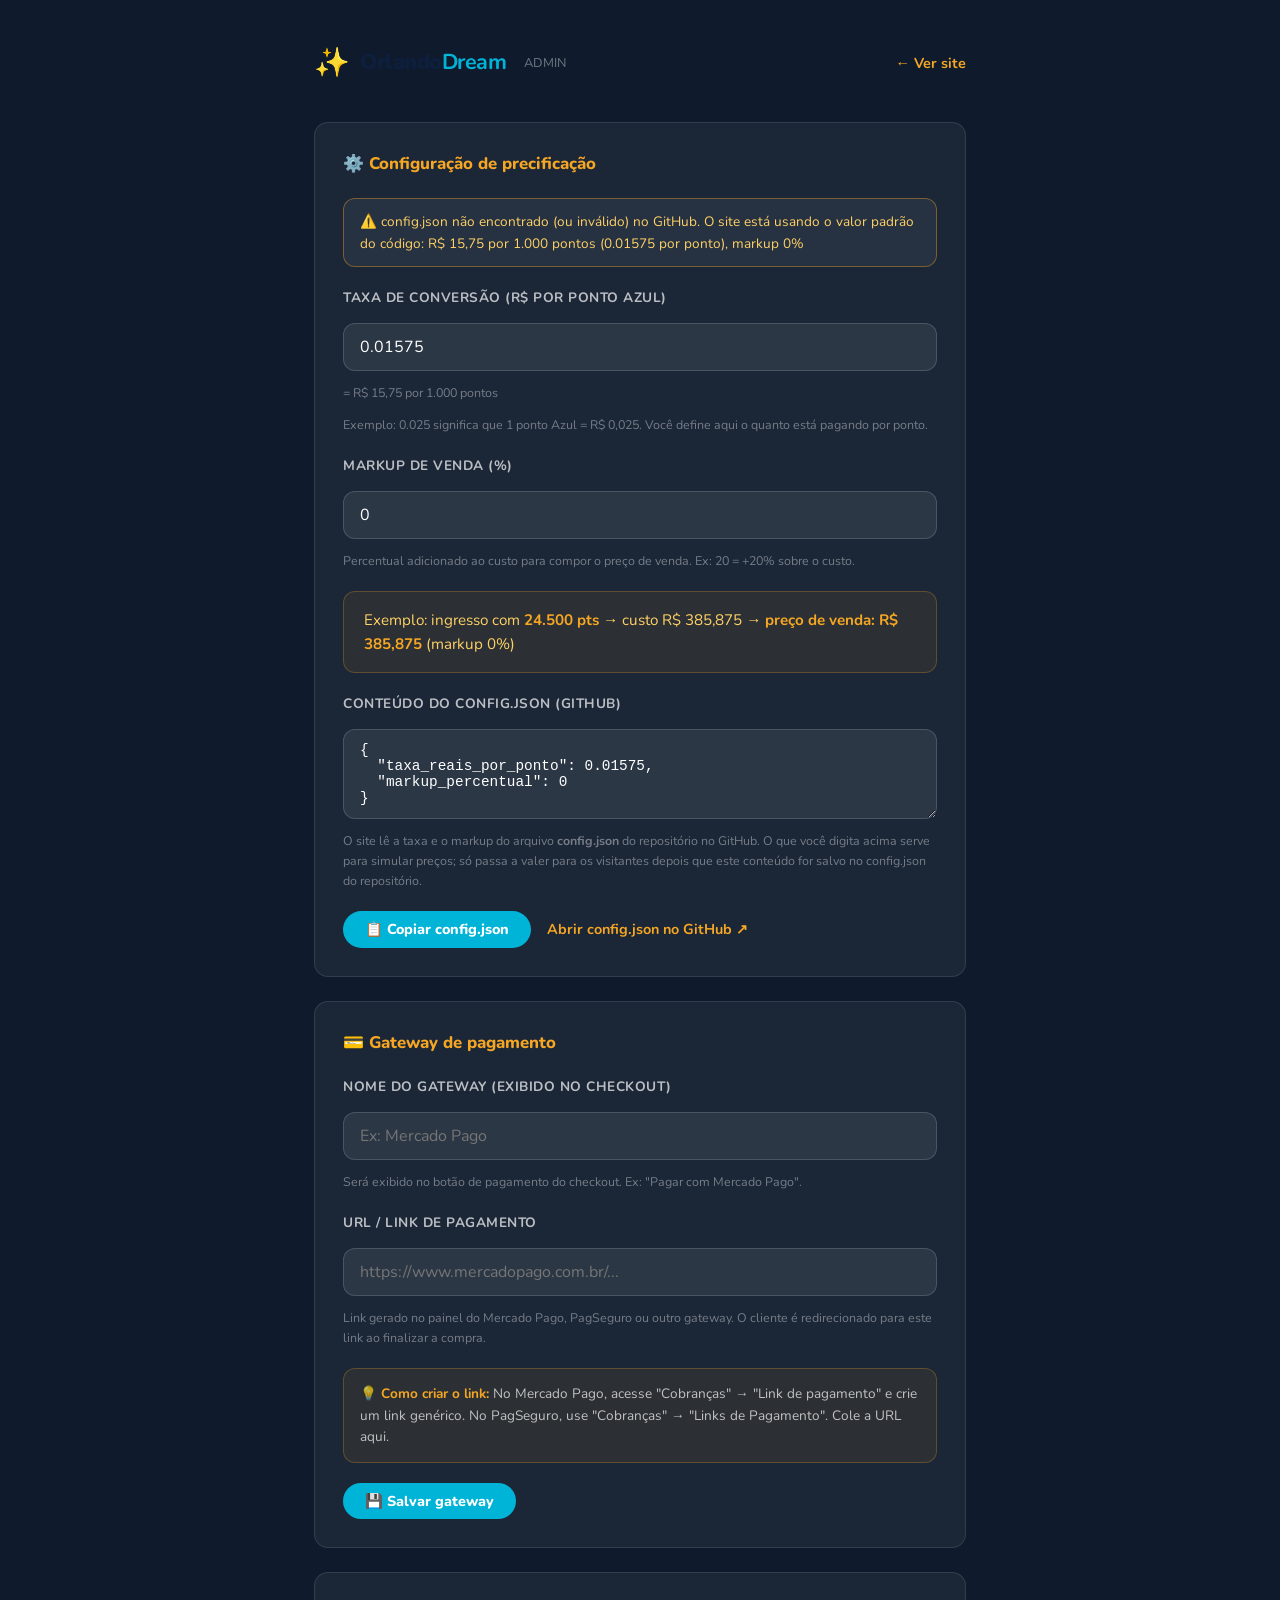
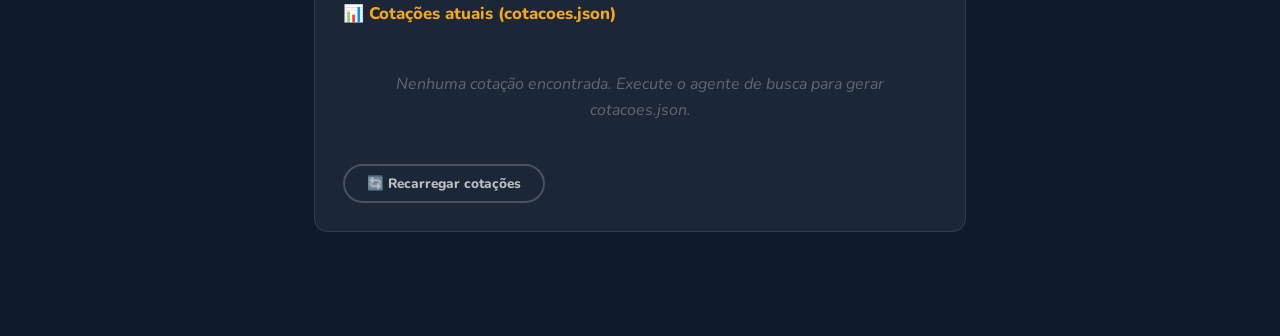
==== commit 94f62078: "Add files via upload" ====
--- a/admin.html
+++ b/admin.html
@@ -121,6 +121,32 @@
     .no-data { color: rgba(255,255,255,.3); font-style: italic; text-align: center; padding: 24px; }
 
     .last-update { color: rgba(255,255,255,.3); font-size: .8rem; margin-top: 12px; }
+
+    .status-box {
+      border-radius: 12px;
+      padding: 12px 16px;
+      margin-bottom: 20px;
+      font-size: .85rem;
+      background: rgba(255,255,255,.05);
+      border: 1px solid rgba(255,255,255,.12);
+      color: rgba(255,255,255,.75);
+    }
+    .status-box.ok   { border-color: rgba(29,185,84,.4);  color: #7be3a3; }
+    .status-box.warn { border-color: rgba(245,166,35,.4); color: var(--gold-l); }
+
+    .form-group textarea {
+      width: 100%;
+      padding: 12px 16px;
+      background: rgba(255,255,255,.08);
+      border: 1px solid rgba(255,255,255,.15);
+      border-radius: 12px;
+      color: var(--white);
+      font-family: ui-monospace, Menlo, Consolas, monospace;
+      font-size: .9rem;
+      outline: none;
+      resize: vertical;
+    }
+    .save-row a { color: var(--gold); font-size: .9rem; font-weight: 700; }
   </style>
 </head>
 <body>
@@ -139,9 +165,12 @@
     <div class="card-admin">
       <h2>⚙️ Configuração de precificação</h2>
 
+      <div class="status-box" id="status-config">Carregando o valor em vigor no site…</div>
+
       <div class="form-group">
         <label>Taxa de conversão (R$ por ponto Azul)</label>
         <input type="number" id="taxa" step="0.0001" min="0.001" placeholder="0.0250" />
+        <p class="hint" id="hint-milheiro"></p>
         <p class="hint">Exemplo: 0.025 significa que 1 ponto Azul = R$ 0,025. Você define aqui o quanto está pagando por ponto.</p>
       </div>
 
@@ -150,6 +179,22 @@
         <input type="number" id="markup" step="0.1" min="0" placeholder="20" />
         <p class="hint">Percentual adicionado ao custo para compor o preço de venda. Ex: 20 = +20% sobre o custo.</p>
       </div>
+
+      <div class="preview-box" id="preview-box">
+        Preencha os campos acima para ver a prévia de preço.
+      </div>
+
+      <div class="form-group">
+        <label>Conteúdo do config.json (GitHub)</label>
+        <textarea id="json-saida" rows="4" readonly></textarea>
+        <p class="hint">O site lê a taxa e o markup do arquivo <strong>config.json</strong> do repositório no GitHub. O que você digita acima serve para simular preços; só passa a valer para os visitantes depois que este conteúdo for salvo no config.json do repositório.</p>
+      </div>
+
+      <div class="save-row">
+        <button class="btn btn-primary" id="btn-copiar" onclick="copiarJSON()">📋 Copiar config.json</button>
+        <a href="https://github.com/btoigo-sketch/orlando-dream-cotacoes/edit/main/config.json" target="_blank" rel="noopener">Abrir config.json no GitHub ↗</a>
+        <span class="save-ok" id="copy-ok">✅ Copiado!</span>
+      </div>
     </div>
 
     <!-- ── Gateway de pagamento ── -->
@@ -175,19 +220,6 @@
       <div class="save-row">
         <button class="btn btn-primary" onclick="salvarGateway()">💾 Salvar gateway</button>
         <span class="save-ok" id="save-ok-gw">✅ Salvo!</span>
-      </div>
-    </div>
-
-    <!-- ── dummy div to close config ── -->
-    <div class="card-admin" style="display:none">
-
-      <div class="preview-box" id="preview-box">
-        Preencha os campos acima para ver a prévia de preço.
-      </div>
-
-      <div class="save-row">
-        <button class="btn btn-primary" onclick="salvarConfig()">💾 Salvar configuração</button>
-        <span class="save-ok" id="save-ok">✅ Salvo com sucesso!</span>
       </div>
     </div>
 
@@ -205,35 +237,67 @@
 
   <script src="precos.js"></script>
   <script>
-    const CONFIG_KEY = 'od_config';
-
     const NOMES = {
       mk:           { nome: 'Magic Kingdom',                   parque: 'Disney' },
       hs:           { nome: 'Hollywood Studios',               parque: 'Disney' },
       epcot:        { nome: 'EPCOT',                           parque: 'Disney' },
       ak:           { nome: 'Animal Kingdom',                  parque: 'Disney' },
-      disney_all:   { nome: 'Disney Park Hopper — 4 Parques', parque: 'Disney' },
+      disney_all:   { nome: 'Disney 4-Park Magic', parque: 'Disney' },
       eu:           { nome: 'Epic Universe',                   parque: 'Universal' },
       ioa:          { nome: 'Islands of Adventure',            parque: 'Universal' },
       usf:          { nome: 'Studios Florida',                 parque: 'Universal' },
       universal_all:{ nome: 'Universal 3-Park',               parque: 'Universal' },
     };
 
-    // ── Carrega config salva ──────────────────────────────────────────────────
-    function carregarConfig() {
+    // ── Carrega config em vigor (GitHub) ─────────────────────────────────────
+    function fmtBRL(v) {
+      return v.toLocaleString('pt-BR', { minimumFractionDigits: 2, maximumFractionDigits: 2 });
+    }
+
+    async function carregarConfig() {
+      await carregarConfigRemota();
       const c = getConfig();
       document.getElementById('taxa').value   = c.taxa_reais_por_ponto;
       document.getElementById('markup').value = c.markup_percentual;
       document.getElementById('gateway_nome').value = c.gateway_nome || '';
       document.getElementById('gateway_url').value  = c.gateway_url  || '';
+      mostrarStatus(c);
       atualizarPreview();
     }
 
-    // ── Atualiza preview ──────────────────────────────────────────────────────
+    function mostrarStatus(c) {
+      const el = document.getElementById('status-config');
+      const fonte = getFonteConfig();
+      const vigor = `R$ ${fmtBRL(c.taxa_reais_por_ponto * 1000)} por 1.000 pontos ` +
+                    `(${c.taxa_reais_por_ponto} por ponto), markup ${c.markup_percentual}%`;
+      if (fonte === 'github') {
+        el.className = 'status-box ok';
+        el.textContent = '✅ Em vigor no site (lido do GitHub): ' + vigor;
+      } else if (fonte === 'cache') {
+        el.className = 'status-box warn';
+        el.textContent = '⚠️ Não consegui ler o config.json no GitHub agora. Usando o último valor conhecido: ' + vigor;
+      } else {
+        el.className = 'status-box warn';
+        el.textContent = '⚠️ config.json não encontrado (ou inválido) no GitHub. O site está usando o valor padrão do código: ' + vigor;
+      }
+    }
+
+    // ── Atualiza preview e o JSON gerado ──────────────────────────────────────
     function atualizarPreview() {
       const taxa   = parseFloat(document.getElementById('taxa').value)   || 0;
       const markup = parseFloat(document.getElementById('markup').value) || 0;
-      const box = document.getElementById('preview-box');
+      const box  = document.getElementById('preview-box');
+      const hint = document.getElementById('hint-milheiro');
+      const json = document.getElementById('json-saida');
+      const btn  = document.getElementById('btn-copiar');
+
+      hint.textContent = taxa ? `= R$ ${fmtBRL(taxa * 1000)} por 1.000 pontos` : '';
+
+      const valida = taxa >= TAXA_MIN && taxa <= TAXA_MAX && markup >= 0 && markup <= MARKUP_MAX;
+      btn.disabled = !valida;
+      json.value = valida
+        ? JSON.stringify({ taxa_reais_por_ponto: taxa, markup_percentual: markup }, null, 2)
+        : `Valores fora da faixa aceita pelo site (taxa de ${TAXA_MIN} a ${TAXA_MAX}; markup de 0 a ${MARKUP_MAX}).`;
 
       if (!taxa) { box.innerHTML = 'Preencha os campos acima para ver a prévia de preço.'; return; }
 
@@ -246,18 +310,16 @@
         `→ <strong>preço de venda: R$ ${venda.toLocaleString('pt-BR', {minimumFractionDigits:2})}</strong> (markup ${markup}%)`;
     }
 
-    // ── Salva config de preços ────────────────────────────────────────────────
-    function salvarConfig() {
-      const taxa   = parseFloat(document.getElementById('taxa').value);
-      const markup = parseFloat(document.getElementById('markup').value);
-      if (isNaN(taxa) || taxa <= 0) { alert('Informe uma taxa de conversão válida.'); return; }
-      const current = getConfig();
-      localStorage.setItem(CONFIG_KEY, JSON.stringify({
-        ...current,
-        taxa_reais_por_ponto: taxa,
-        markup_percentual: markup || 0,
-      }));
-      const ok = document.getElementById('save-ok');
+    // ── Copia o config.json gerado ────────────────────────────────────────────
+    async function copiarJSON() {
+      const campo = document.getElementById('json-saida');
+      try {
+        await navigator.clipboard.writeText(campo.value);
+      } catch {
+        campo.select();
+        try { document.execCommand('copy'); } catch {}
+      }
+      const ok = document.getElementById('copy-ok');
       ok.classList.add('visible');
       setTimeout(() => ok.classList.remove('visible'), 3000);
     }
@@ -266,7 +328,7 @@
     function salvarGateway() {
       const nome = document.getElementById('gateway_nome').value.trim();
       const url  = document.getElementById('gateway_url').value.trim();
-      const current = getConfig();
+      const current = lerJSONLocal(CONFIG_KEY) || {};
       localStorage.setItem(CONFIG_KEY, JSON.stringify({
         ...current,
         gateway_nome: nome || 'Mercado Pago',
@@ -311,8 +373,7 @@
     document.getElementById('taxa').addEventListener('input', atualizarPreview);
     document.getElementById('markup').addEventListener('input', atualizarPreview);
 
-    carregarConfig();
-    carregarCotacoes();
+    carregarConfig().then(carregarCotacoes);
   </script>
 </body>
 </html>
--- a/style.css
+++ b/style.css
@@ -57,8 +57,17 @@
   box-shadow: 0 2px 12px rgba(0,0,0,.08);
 }
 .header-inner {
-  display: flex; align-items: center; gap: 24px;
+  display: flex; align-items: center; gap: 20px;
   padding: 14px 0;
+}
+/* Header precisa de mais espaço horizontal do que o container padrão do site
+   para caber o menu inteiro numa linha só. A borda esquerda, porém, fica alinhada
+   com a mesma margem do container de 1200px (mesma linha vertical do "balão"
+   Especialistas em Orlando no hero), estendendo o espaço extra só para a direita. */
+.header .container {
+  max-width: 1400px;
+  margin-left: max(20px, calc((100% - 1200px) / 2));
+  margin-right: auto;
 }
 .logo { display: flex; align-items: center; gap: 10px; flex-shrink: 0; }
 .logo-icon { font-size: 1.8rem; }
@@ -127,6 +136,14 @@
 .hero-content {
   position: relative; z-index: 1;
   padding: 80px 0; max-width: 620px;
+  /* Alinha à mesma margem esquerda do container padrão do site (1200px),
+     em vez de centralizar no viewport inteiro — o que empurrava o texto
+     para cima do mosaico de imagens à direita. */
+  margin: 0;
+  margin-left: max(20px, calc((100% - 1200px) / 2));
+}
+@media (max-width: 900px) {
+  .hero-content { margin-left: 20px; }
 }
 .hero-tag {
   display: inline-flex; align-items: center; gap: 6px;
@@ -171,13 +188,13 @@
 }
 
 /* ===== SECTION ===== */
-.section { padding: 64px 0; }
+.section { padding: 40px 0; }
 .section-white  { background: var(--white); }
 .section-light  { background: var(--bg); }
 .section-navy   { background: var(--navy); }
 .section-teal   { background: linear-gradient(135deg, #0D3B55, #005F73); }
 
-.section-header { margin-bottom: 36px; }
+.section-header { margin-bottom: 24px; }
 .section-header.center { text-align: center; }
 .section-tag {
   display: inline-block;
@@ -497,7 +514,7 @@
 /* ===== SEÇÃO DE COTAÇÃO ===== */
 .section-cotacao {
   background: linear-gradient(135deg, #050E1C 0%, #0D1F3C 40%, #1A1040 100%);
-  padding: 80px 0;
+  padding: 48px 0;
   position: relative; overflow: hidden;
 }
 .section-cotacao::before {
@@ -848,13 +865,46 @@
   .footer-grid { grid-template-columns: 1fr 1fr; }
 }
 @media (max-width: 640px) {
-  .util-left, .util-right { gap: 12px; font-size: .75rem; }
+  .util-right { display: none; }
+  .util-bar-inner { justify-content: center; }
+  .util-left { gap: 8px; font-size: .72rem; }
+  .util-left span { display: none; }
   .hero { min-height: 480px; }
+  .hero-content { padding: 56px 0; }
+  .hero-stats { flex-wrap: wrap; row-gap: 12px; }
   .trust-items { gap: 20px; }
   .destaque-strip { grid-template-columns: 1fr; }
   .destaque-strip .dest-card:first-child { grid-column: span 1; height: 200px; }
   .steps { flex-direction: column; align-items: center; }
   .step-arrow { transform: rotate(90deg); padding-top: 0; }
   .footer-grid { grid-template-columns: 1fr; gap: 24px; }
-  .header-nav { display: none; }
-}
+
+  /* ===== MENU MOBILE (hambúrguer) ===== */
+  .header-inner { flex-wrap: wrap; }
+  .logo { order: 1; }
+  .mobile-menu-btn { display: flex !important; order: 2; }
+  .header-right { order: 3; margin-left: 0; }
+  .header-right .btn { padding: 10px 16px; font-size: .82rem; }
+  .header-nav {
+    display: none !important;
+    order: 4;
+    width: 100%;
+    flex-direction: column !important;
+    gap: 2px !important;
+    margin: 14px 0 0 !important;
+    padding-top: 12px;
+    border-top: 1px solid rgba(0,0,0,.08);
+  }
+  .header-nav.mobile-open { display: flex !important; }
+  .header-nav a { width: 100%; padding: 10px 6px; border-radius: 8px; }
+  .header-nav a:hover { background: rgba(0,0,0,.04); }
+}
+
+.mobile-menu-btn {
+  display: none;
+  align-items: center; justify-content: center;
+  width: 40px; height: 40px;
+  background: none; border: 1.5px solid rgba(0,0,0,.12); border-radius: 10px;
+  font-size: 1.2rem; cursor: pointer; margin-left: auto;
+  color: inherit;
+}
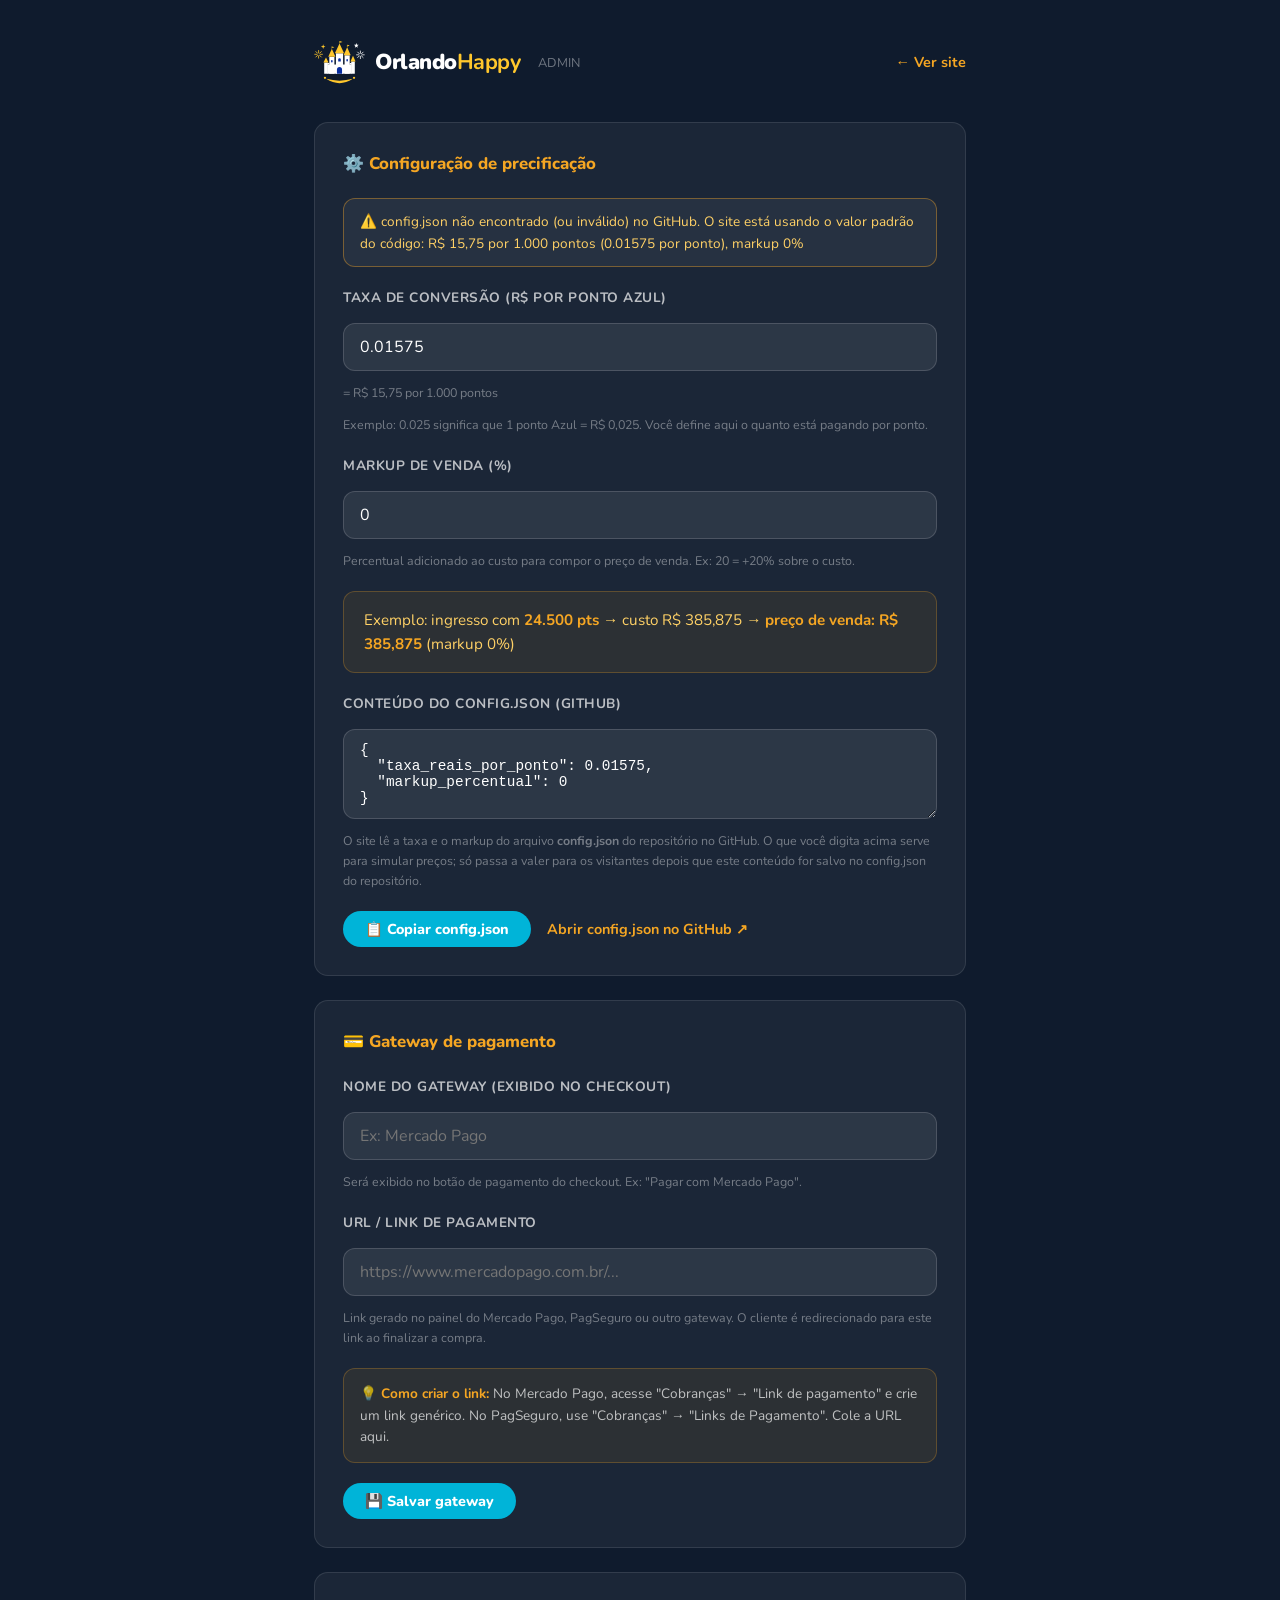
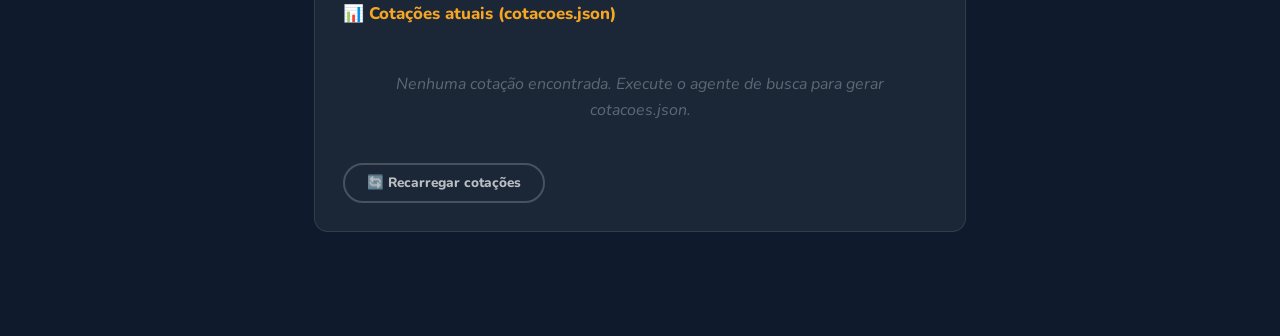
==== commit dda77c9e: "Rebrand: Orlando Dream -> Orlando Happy (novo logo castelo + sorriso, nome e textos) Co-Authored-By:" ====
--- a/admin.html
+++ b/admin.html
@@ -3,7 +3,7 @@
 <head>
   <meta charset="UTF-8" />
   <meta name="viewport" content="width=device-width, initial-scale=1.0" />
-  <title>Admin — Orlando Dream</title>
+  <title>Admin — Orlando Happy</title>
   <link href="https://fonts.googleapis.com/css2?family=Nunito:wght@400;600;700;800;900&display=swap" rel="stylesheet" />
   <link rel="stylesheet" href="style.css" />
   <style>
@@ -154,8 +154,8 @@
   <div class="admin-wrap">
     <div class="admin-header">
       <div class="logo">
-        <span class="logo-icon">✨</span>
-        <span class="logo-text">Orlando<strong>Dream</strong></span>
+        <img class="logo-icon-img" src="img/logo-orlando-happy-escuro.svg" alt="Orlando Happy" />
+        <span class="logo-text" style="color:#fff">Orlando<strong>Happy</strong></span>
         <span style="color:rgba(255,255,255,.4);font-size:.8rem;margin-left:8px;">ADMIN</span>
       </div>
       <a href="index.html">← Ver site</a>
--- a/style.css
+++ b/style.css
@@ -71,8 +71,9 @@
 }
 .logo { display: flex; align-items: center; gap: 10px; flex-shrink: 0; }
 .logo-icon { font-size: 1.8rem; }
-.logo-text { font-size: 1.35rem; font-weight: 900; color: var(--navy); letter-spacing: -.5px; line-height: 1; }
-.logo-text strong { color: var(--cyan); }
+.logo-icon-img { height: 46px; width: auto; flex-shrink: 0; }
+.logo-text { font-size: 1.35rem; font-weight: 900; color: #0a2fa0; letter-spacing: -.5px; line-height: 1; }
+.logo-text strong { color: #ffc72c; }
 .logo-sub { font-size: .65rem; color: var(--muted); font-weight: 700; text-transform: uppercase; letter-spacing: .5px; }
 
 .header-right { display: flex; align-items: center; gap: 12px; margin-left: auto; }
@@ -579,6 +580,23 @@
 }
 .form-group textarea { resize: vertical; min-height: 80px; }
 
+.item-ingresso { margin-bottom: 4px; }
+.form-row-item {
+  grid-template-columns: 1fr 150px 30px;
+  align-items: start;
+}
+@media (max-width: 540px) { .form-row-item { grid-template-columns: 1fr; } }
+.item-remove-btn {
+  align-self: center; margin-top: 22px;
+  width: 30px; height: 30px; border-radius: 50%;
+  border: 1.5px solid var(--border); background: #FAFBFC; color: var(--muted);
+  font-size: .8rem; font-weight: 800; cursor: pointer; line-height: 1;
+  display: flex; align-items: center; justify-content: center;
+  transition: border-color .2s, color .2s;
+}
+.item-remove-btn:hover { border-color: var(--red); color: var(--red); }
+@media (max-width: 540px) { .item-remove-btn { margin-top: 0; justify-self: end; } }
+
 /* ══════════════════════════════════════════════════════════════
    CALENDÁRIO DE PREÇOS
    ══════════════════════════════════════════════════════════════ */
@@ -697,6 +715,19 @@
 .cal-day.baixa .cal-day-preco { color: rgba(7,232,175,.8); }
 .cal-day.media .cal-day-preco { color: rgba(245,166,35,.8); }
 .cal-day.alta  .cal-day-preco { color: rgba(255,75,107,.8); }
+
+.cal-mes-vazio {
+  grid-column: 1 / -1;
+  display: flex; flex-direction: column; align-items: center; justify-content: center;
+  text-align: center; padding: 28px 16px; gap: 8px;
+  background: rgba(255,255,255,.04); border-radius: 12px;
+}
+.cal-mes-vazio-icon { font-size: 1.8rem; opacity: .8; }
+.cal-mes-vazio-titulo { font-size: .95rem; font-weight: 800; margin: 0; color: #fff; }
+.cal-mes-vazio-texto {
+  font-size: .8rem; font-weight: 500; line-height: 1.5; margin: 0;
+  max-width: 340px; color: #fff; opacity: .75;
+}
 
 /* Rodapé do modal */
 .cal-footer-modal {
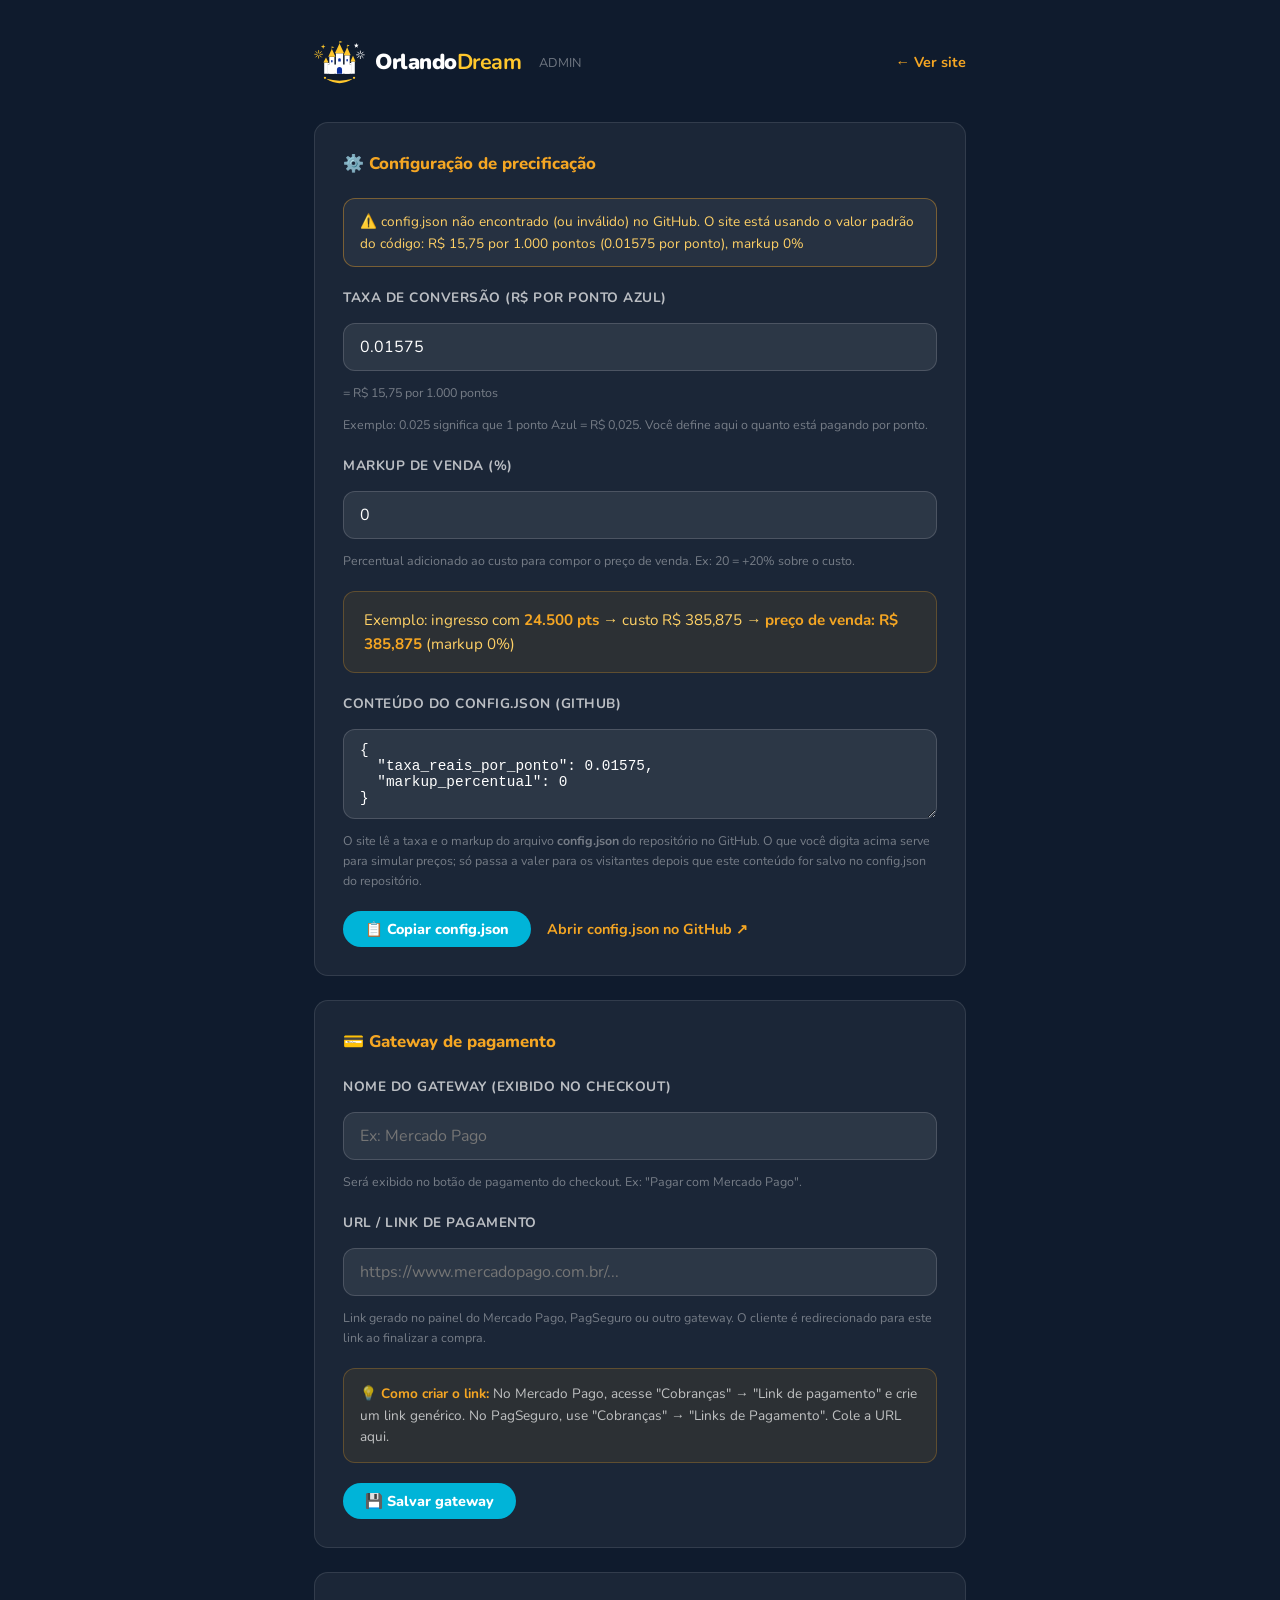
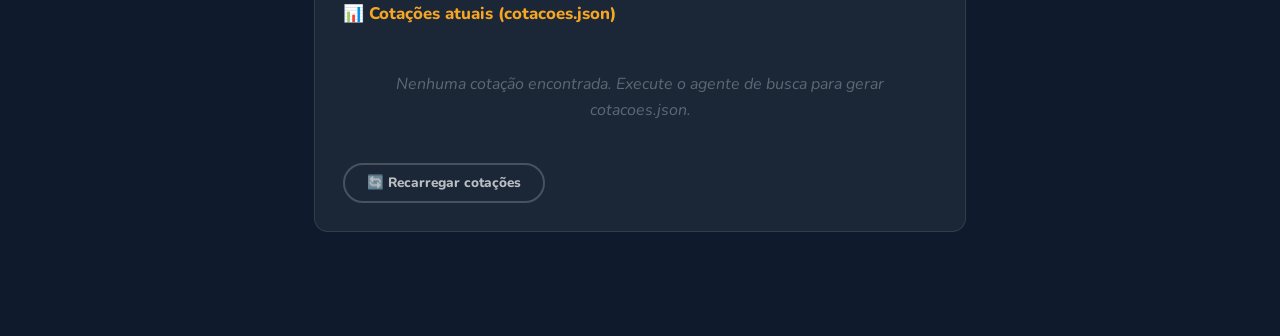
==== commit 8f1792f1: "Nome volta para Orlando Dream (logo castelo+sorriso mantido, textos e arquivos renomeados) Co-Author" ====
--- a/admin.html
+++ b/admin.html
@@ -3,7 +3,7 @@
 <head>
   <meta charset="UTF-8" />
   <meta name="viewport" content="width=device-width, initial-scale=1.0" />
-  <title>Admin — Orlando Happy</title>
+  <title>Admin — Orlando Dream</title>
   <link href="https://fonts.googleapis.com/css2?family=Nunito:wght@400;600;700;800;900&display=swap" rel="stylesheet" />
   <link rel="stylesheet" href="style.css" />
   <style>
@@ -154,8 +154,8 @@
   <div class="admin-wrap">
     <div class="admin-header">
       <div class="logo">
-        <img class="logo-icon-img" src="img/logo-orlando-happy-escuro.svg" alt="Orlando Happy" />
-        <span class="logo-text" style="color:#fff">Orlando<strong>Happy</strong></span>
+        <img class="logo-icon-img" src="img/logo-orlando-dream-escuro.svg" alt="Orlando Dream" />
+        <span class="logo-text" style="color:#fff">Orlando<strong>Dream</strong></span>
         <span style="color:rgba(255,255,255,.4);font-size:.8rem;margin-left:8px;">ADMIN</span>
       </div>
       <a href="index.html">← Ver site</a>
--- a/style.css
+++ b/style.css
@@ -597,6 +597,33 @@
 .item-remove-btn:hover { border-color: var(--red); color: var(--red); }
 @media (max-width: 540px) { .item-remove-btn { margin-top: 0; justify-self: end; } }
 
+.item-preco {
+  font-size: .78rem; font-weight: 800; min-height: 1.2em;
+  margin: -8px 0 14px 2px;
+}
+.item-preco:empty { margin: 0; min-height: 0; }
+.item-preco.item-preco-ok          { color: var(--green-d); }
+.item-preco.item-preco-indisponivel { color: var(--red); font-weight: 800; }
+.item-preco.item-preco-consulta     { color: var(--muted); font-weight: 600; }
+
+.item-data.item-data-invalida {
+  border-color: var(--red) !important;
+  background: rgba(239,35,60,.06) !important;
+}
+
+.cotacao-total-wrap {
+  display: flex; align-items: center; justify-content: space-between; gap: 12px;
+  background: rgba(6,214,160,.1); border: 1.5px dashed var(--green);
+  border-radius: var(--radius-sm); padding: 14px 18px; margin: 4px 0 8px;
+}
+.cotacao-total-info { display: flex; flex-direction: column; gap: 2px; }
+.cotacao-total-label {
+  font-size: .72rem; font-weight: 800; text-transform: uppercase; letter-spacing: .4px;
+  color: var(--navy);
+}
+.cotacao-total-count { font-size: .76rem; color: var(--muted); font-weight: 600; }
+.cotacao-total-valor { font-size: 1.4rem; font-weight: 900; color: var(--green-d); white-space: nowrap; }
+
 /* ══════════════════════════════════════════════════════════════
    CALENDÁRIO DE PREÇOS
    ══════════════════════════════════════════════════════════════ */
@@ -744,43 +771,36 @@
   position: absolute; right: 0; top: 0; bottom: 0; width: 46%;
   pointer-events: none; overflow: hidden;
   display: flex; align-items: center; justify-content: center;
+  padding-right: 56px;
 }
 .hero-park-grid {
-  display: grid; grid-template-columns: 1fr 1fr; gap: 10px;
-  padding: 30px; transform: perspective(800px) rotateY(-8deg) rotateX(4deg);
+  display: grid; grid-template-columns: repeat(3, 1fr); gap: 10px;
+  padding: 18px; transform: perspective(800px) rotateY(-8deg) rotateX(4deg);
   transform-origin: center center;
+  width: 100%;
 }
 .hero-park-thumb {
   border-radius: 14px; overflow: hidden; position: relative;
-  box-shadow: 0 8px 32px rgba(0,0,0,.55);
+  box-shadow: 0 8px 26px rgba(0,0,0,.55);
   transition: transform .3s;
-}
-.hero-park-thumb:nth-child(odd)  { margin-top: 18px; }
-.hero-park-thumb { background: linear-gradient(135deg,#0d1a3a,#1a0d3e); }
-.hero-park-grid > .hero-park-thumb:nth-child(3) {
-  background:
-    linear-gradient(135deg, rgba(10,0,40,.55), rgba(40,0,80,.75)),
-    url('https://images.unsplash.com/photo-1489599849927-2ee91cede3ba?w=400&q=80&auto=format&fit=crop') center/cover no-repeat;
-}
+  background: linear-gradient(135deg,#0d1a3a,#1a0d3e);
+}
+.hero-park-thumb:nth-child(3n+2) { margin-top: 16px; }
+.hero-park-thumb:last-child { grid-column: 2; }
 .hero-park-thumb img {
-  display: block; width: 100%; height: 130px; object-fit: cover;
+  display: block; width: 100%; height: 128px; object-fit: cover;
   filter: brightness(.88) saturate(1.1);
   opacity: 0; transition: opacity .5s;
 }
 .hero-park-thumb img.loaded { opacity: 1; }
-.hero-park-thumb-label {
+.hero-park-thumb-tag {
   position: absolute; bottom: 0; left: 0; right: 0;
-  background: linear-gradient(transparent, rgba(0,0,0,.75));
-  color: #fff; font-size: .68rem; font-weight: 800;
-  padding: 14px 10px 7px; text-align: center; letter-spacing: .4px;
-}
-.hero-park-thumb-badge {
-  position: absolute; top: 7px; left: 7px;
-  font-size: .6rem; font-weight: 900; text-transform: uppercase;
-  padding: 2px 8px; border-radius: 50px; letter-spacing: .5px;
-}
-.badge-d { background: rgba(0,180,216,.9); color: #fff; }
-.badge-u { background: rgba(123,47,190,.9); color: #fff; }
+  background: linear-gradient(transparent, rgba(0,0,0,.82));
+  color: #fff; font-size: .66rem; font-weight: 900; text-transform: uppercase;
+  padding: 16px 6px 8px; text-align: center; letter-spacing: .3px; line-height: 1.2;
+}
+.hero-park-thumb.badge-d .hero-park-thumb-tag { color: #7FE7F7; }
+.hero-park-thumb.badge-u .hero-park-thumb-tag { color: #D2AEF7; }
 @media (max-width: 900px) { .hero-visual { display: none; } }
 
 /* ===== GRID 2 COLUNAS PARA COMBOS ===== */
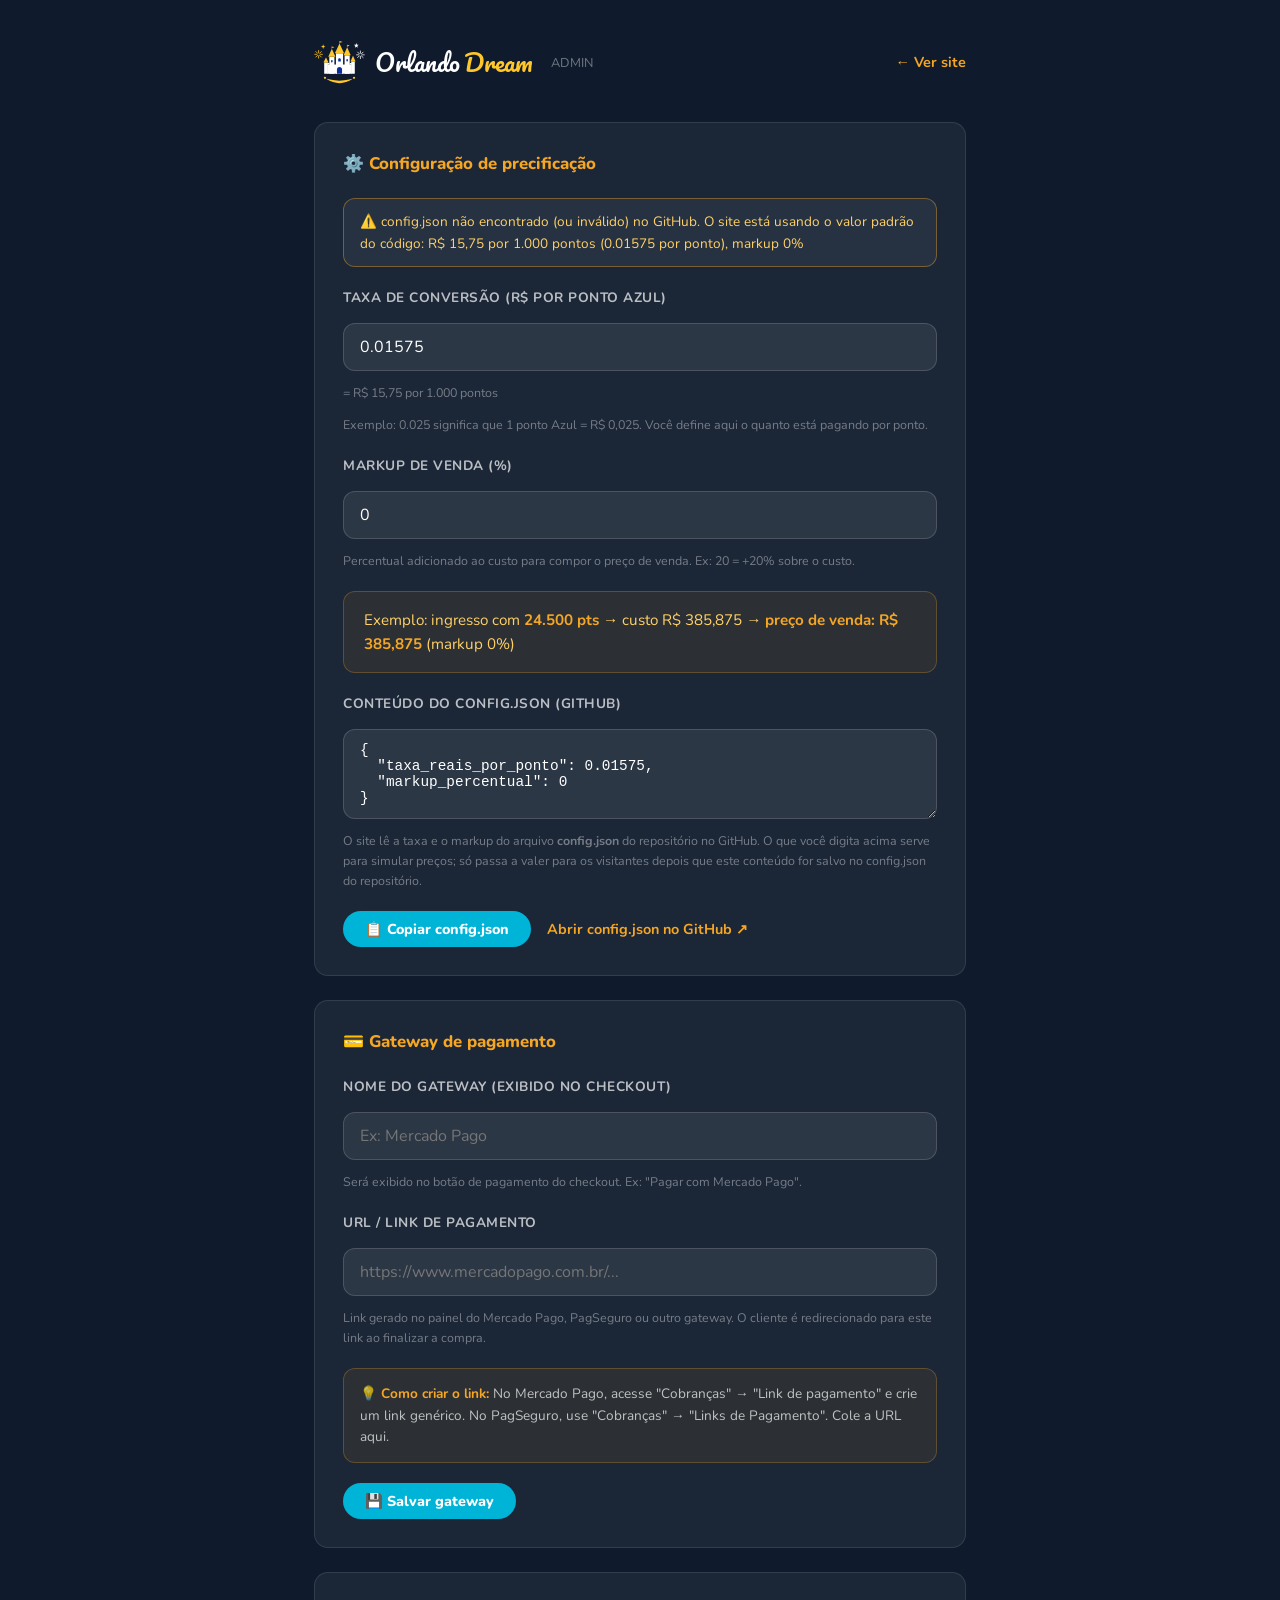
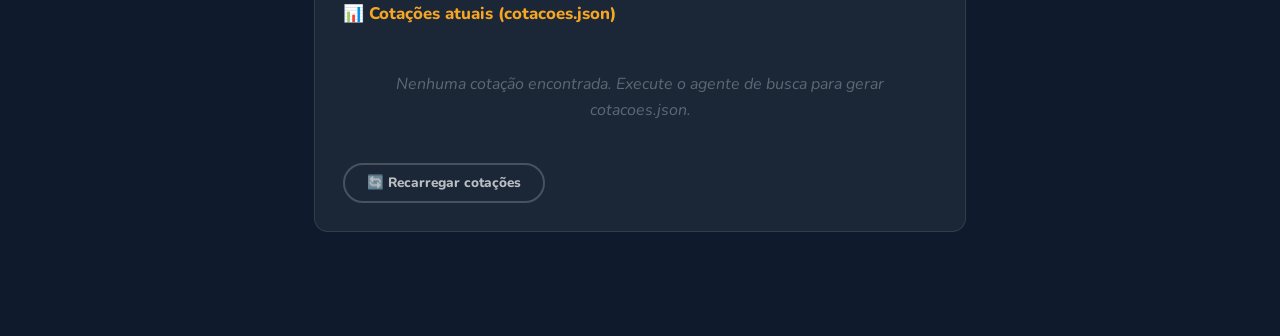
==== commit 97cc9a02: "Logo: nome Orlando Dream em fonte Pacifico (tagline mantida)" ====
--- a/admin.html
+++ b/admin.html
@@ -4,7 +4,7 @@
   <meta charset="UTF-8" />
   <meta name="viewport" content="width=device-width, initial-scale=1.0" />
   <title>Admin — Orlando Dream</title>
-  <link href="https://fonts.googleapis.com/css2?family=Nunito:wght@400;600;700;800;900&display=swap" rel="stylesheet" />
+  <link href="https://fonts.googleapis.com/css2?family=Pacifico&family=Nunito:wght@400;600;700;800;900&display=swap" rel="stylesheet" />
   <link rel="stylesheet" href="style.css" />
   <style>
     body { background: #0F1B2D; min-height: 100vh; }
--- a/style.css
+++ b/style.css
@@ -72,8 +72,8 @@
 .logo { display: flex; align-items: center; gap: 10px; flex-shrink: 0; }
 .logo-icon { font-size: 1.8rem; }
 .logo-icon-img { height: 46px; width: auto; flex-shrink: 0; }
-.logo-text { font-size: 1.35rem; font-weight: 900; color: #0a2fa0; letter-spacing: -.5px; line-height: 1; }
-.logo-text strong { color: #ffc72c; }
+.logo-text { font-family: 'Pacifico', cursive; font-size: 1.5rem; font-weight: 400; color: #0a2fa0; letter-spacing: 0; line-height: 1.15; }
+.logo-text strong { color: #ffc72c; font-weight: 400; margin-left: .18em; }
 .logo-sub { font-size: .65rem; color: var(--muted); font-weight: 700; text-transform: uppercase; letter-spacing: .5px; }
 
 .header-right { display: flex; align-items: center; gap: 12px; margin-left: auto; }
@@ -193,6 +193,28 @@
 .section-white  { background: var(--white); }
 .section-light  { background: var(--bg); }
 .section-navy   { background: var(--navy); }
+
+/* Faixa de destaque: aluguel de carro (afiliado) */
+.section-carro { background: #fff8e1; border-top: 1px solid rgba(0,0,0,.06); border-bottom: 1px solid rgba(0,0,0,.06); padding: 28px 0; scroll-margin-top: 90px; }
+.carro-strip { display: flex; flex-wrap: wrap; align-items: center; justify-content: center; gap: 16px 40px; text-align: center; }
+.carro-strip-left { flex: 0 1 380px; display: flex; flex-direction: column; align-items: center; gap: 14px; }
+.carro-widget {
+  width: 414px; height: 292px; max-width: 100%; flex: 0 0 auto;
+  background: #fff; border-radius: 12px; overflow: hidden; position: relative;
+  box-shadow: 0 4px 18px rgba(0,0,0,.12);
+}
+.carro-widget object { display: block; width: 600px; height: 400px; border: 0; transform: scale(.69); transform-origin: top left; }
+@media (max-width: 400px) {
+  .carro-widget { width: 300px; height: 214px; }
+  .carro-widget object { transform: scale(.5); }
+}
+.carro-strip-text { display: flex; flex-direction: column; align-items: center; gap: 6px; }
+.carro-strip-icon { font-size: 1.8rem; }
+.carro-strip-text strong { display: block; color: var(--navy); font-weight: 900; font-size: 1rem; }
+.carro-strip-text span:not(.carro-strip-icon) { color: var(--muted); font-size: .88rem; }
+.carro-strip-actions { display: flex; align-items: center; justify-content: center; gap: 16px; }
+.carro-strip-more { color: var(--navy); font-weight: 800; font-size: .85rem; text-decoration: underline; }
+.carro-strip-aviso { margin: 0; font-size: .7rem; color: var(--muted); }
 .section-teal   { background: linear-gradient(135deg, #0D3B55, #005F73); }
 
 .section-header { margin-bottom: 24px; }
